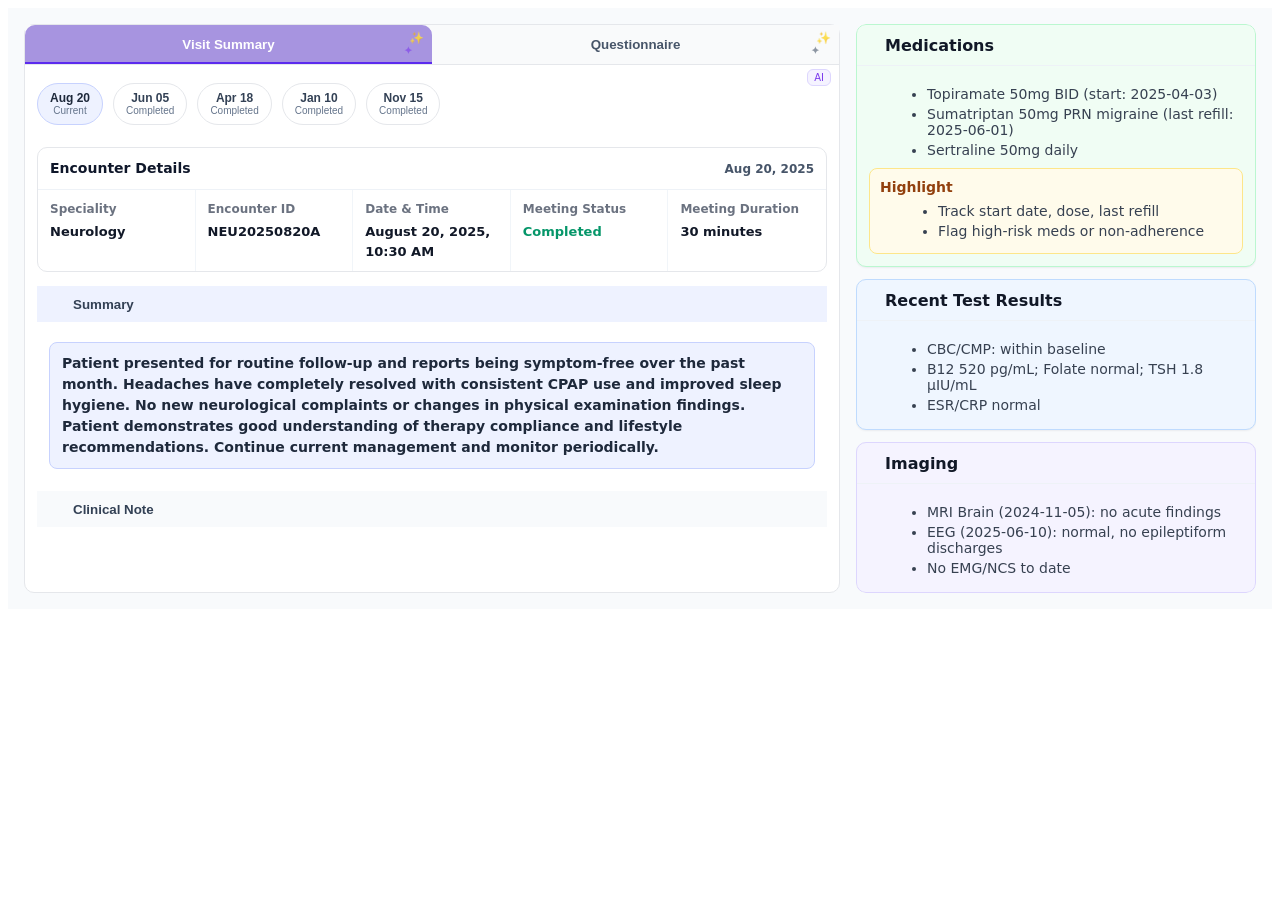
==== index.html @ e3ad0b03 "accordion icon direction fixed" ====
<!DOCTYPE html>
<html lang="en">

<head>
    <meta charset="UTF-8" />
    <meta name="viewport" content="width=device-width, initial-scale=1" />
    <title>Pre-Chart | Visit Workspace</title>
    <link rel="stylesheet" href="./styles.css" />
</head>

<body>
    <div class="avm-prechart-app">
        <main class="two-column-layout" role="main">
            <!-- Left: Main content area with cards -->
            <section class="main-pane" aria-label="Main content">
                <div class="tabs" role="tablist" aria-label="Content tabs">
                    <button class="tab ai is-active" role="tab" aria-selected="true" aria-controls="visit-pane" id="tab-visit" data-tab="visit">
              Visit Summary
            </button>
                    <button class="tab ai" role="tab" aria-selected="false" aria-controls="questionnaire-pane" id="tab-questionnaire" data-tab="questionnaire">
              Questionnaire
            </button>
                </div>

                <div class="side-content">
                    <div class="generated-content" id="generated-content">
                        <section id="visit-pane" class="pane is-active" role="tabpanel" aria-labelledby="tab-visit"></section>
                        <section id="questionnaire-pane" class="pane" role="tabpanel" aria-labelledby="tab-questionnaire">
                            <!-- Questionnaire sub-tabs (horizontal pills) -->
                            <div class="questionnaire-tabs" role="tablist" aria-label="Questionnaire tabs">
                                <button class="questionnaire-tab is-active" role="tab" aria-selected="true" aria-controls="visit-questionnaire-content" id="tab-visit-questionnaire" data-questionnaire-tab="visit-questionnaire">
                    Patient Intake Questionnaire
                  </button>
                                <button class="questionnaire-tab" role="tab" aria-selected="false" aria-controls="patient-questionnaire-content" id="tab-patient-questionnaire" data-questionnaire-tab="patient-questionnaire">
                    Patient Completed Questionnaire
                  </button>
                            </div>

                            <!-- Questionnaire content areas -->
                            <div class="questionnaire-content">
                                <section id="visit-questionnaire-content" class="questionnaire-pane is-active" role="tabpanel" aria-labelledby="tab-visit-questionnaire"></section>
                                <section id="patient-questionnaire-content" class="questionnaire-pane" role="tabpanel" aria-labelledby="tab-patient-questionnaire"></section>
                            </div>
                        </section>
                    </div>
                </div>
            </section>

            <!-- Right: Side pane with tabs + date rail + generated content -->
            <aside class="side-pane" aria-label="Right panel">
                <div id="cards-container" class="cards-grid" aria-live="polite"></div>
            </aside>
        </main>
    </div>

    <script src="https://cdnjs.cloudflare.com/ajax/libs/jspdf/2.5.1/jspdf.umd.min.js"></script>
    <script src="./app.js"></script>
</body>

</html>
---- styles.css ----
/* Base reset */

*,
*::before,
*::after {
    box-sizing: border-box;
}


/* Global application wrapper */

.avm-prechart-app {
    height: 100%;
    font-family: system-ui, -apple-system, Segoe UI, Roboto, Helvetica, Arial, sans-serif;
    color: #0f172a;
    background: #f8fafc;
    margin: 0;
}

.avm-prechart-app .app-header {
    height: 56px;
    display: flex;
    align-items: center;
    padding: 0 16px;
    background: #111827;
    color: #fff;
    border-bottom: 1px solid #0b1220;
}

.avm-prechart-app .brand {
    font-weight: 600;
    letter-spacing: 0.2px;
}

.avm-prechart-app .two-column-layout {
    display: grid;
    grid-template-columns: 1fr 400px;
    gap: 16px;
    padding: 16px;
    max-width: 1700px;
}

.avm-prechart-app .main-pane {
    background: #fff;
    border: 1px solid #e5e7eb;
    border-radius: 10px;
    padding: 0px;
    position: relative;
}

.avm-prechart-app .cards-grid {
    display: grid;
    grid-template-columns: repeat(auto-fill, minmax(320px, 1fr));
    gap: 12px;
}

.avm-prechart-app .card {
    border: 1px solid #e5e7eb;
    border-radius: 10px;
    background: #ffffff;
    box-shadow: 0 1px 2px rgba(16, 24, 40, 0.06);
}

.avm-prechart-app .card header {
    padding: 10px 12px;
    border-bottom: 1px solid #eef2f7;
    font-weight: 600;
    color: #111827;
}

.avm-prechart-app .card .card-body {
    padding: 12px;
    font-size: 14px;
    color: #374151;
}

.avm-prechart-app .kv {
    display: grid;
    grid-template-columns: 140px 1fr;
    gap: 8px 10px;
}

.avm-prechart-app .kv .k {
    color: #6b7280;
}

.avm-prechart-app .kv .v {
    color: #111827;
}

.avm-prechart-app .kv-container {
    margin-top: 12px;
}

.avm-prechart-app .kv-row {
    display: grid;
    grid-template-columns: 200px 1fr;
    gap: 8px 12px;
    padding: 8px 12px;
    border-bottom: 1px solid #f1f5f9;
}

.avm-prechart-app .kv-row:last-child {
    border-bottom: none;
}

.avm-prechart-app .kv-row .k {
    color: #6b7280;
    font-weight: 600;
    font-size: 13px;
}

.avm-prechart-app .kv-row .v {
    color: #111827;
    line-height: 1.4;
}

.avm-prechart-app .bullets {
    margin: 8px 0 0 18px;
}

.avm-prechart-app .bullets li {
    margin: 4px 0;
}

.avm-prechart-app .source {
    margin-top: 10px;
    font-size: 12px;
    color: #475569;
    background: #f1f5f9;
    padding: 6px 8px;
    border-radius: 6px;
    display: inline-block;
}

.avm-prechart-app .highlight {
    margin-top: 10px;
    padding: 10px;
    background: #fffbeb;
    border: 1px solid #fde68a;
    border-radius: 8px;
}

.avm-prechart-app .section-title {
    font-weight: 600;
    margin-bottom: 4px;
    color: #92400e;
}

.avm-prechart-app .side-pane {
    display: flex;
    flex-direction: column;
    background: transparent;
    border: 0px solid #e5e7eb;
    border-radius: 10px;
    overflow: hidden;
}

.avm-prechart-app .tabs {
    display: flex;
    border-bottom: 1px solid #e5e7eb;
    background: #f9fafb;
}

.avm-prechart-app .tab {
    flex: 1 1 0;
    padding: 12px 14px;
    background: transparent;
    border: none;
    cursor: pointer;
    font-weight: 600;
    color: #475569;
}

.avm-prechart-app .tab.is-active {
    color: #0f172a;
    background: #fff;
}


/* AI sparkle treatment */

.avm-prechart-app .tab.ai {
    position: relative;
    overflow: hidden;
}

.avm-prechart-app .tab.ai::after,
.avm-prechart-app .tab.ai::before {
    content: '✨';
    position: absolute;
    top: 6px;
    right: 8px;
    font-size: 12px;
    opacity: 0.85;
    transform-origin: center;
    animation: sparkle-float 3s ease-in-out infinite;
}

.avm-prechart-app .tab.ai::before {
    content: '✦';
    right: 20px;
    top: 50%;
    font-size: 10px;
    opacity: 0.6;
    animation-delay: 1s;
}

.avm-prechart-app .tab.ai.is-active {
    box-shadow: inset 0 -2px 0 0 #5c2bee;
    color: white;
    background-color: #a794e0;
    border-top-left-radius: 10px;
    border-top-right-radius: 10px;
}

.avm-prechart-app .tab.ai.is-active::after,
.avm-prechart-app .tab.ai.is-active::before {
    color: #7c3aed;
}

@keyframes sparkle-float {
    0% {
        transform: translateY(0) rotate(0deg);
        opacity: 0.8;
    }
    50% {
        transform: translateY(-2px) rotate(10deg);
        opacity: 1;
    }
    100% {
        transform: translateY(0) rotate(0deg);
        opacity: 0.8;
    }
}

.avm-prechart-app .tab:focus-visible {
    outline: 2px solid #2563eb;
    outline-offset: -2px;
}

.avm-prechart-app .side-content {
    display: grid;
    grid-template-columns: 1fr;
    min-height: 400px;
}


/* date-rail removed per updated design */

.avm-prechart-app .generated-content {
    padding: 12px;
}


/* Date pills (top of Visit Summary) */

.avm-prechart-app .date-pills {
    display: flex;
    gap: 10px;
    padding: 6px 0 12px;
    flex-wrap: wrap;
}

.avm-prechart-app .date-pill {
    padding: 8px 12px;
    border-radius: 9999px;
    border: 1px solid #e5e7eb;
    background: #ffffff;
    cursor: pointer;
    color: #334155;
    display: inline-flex;
    flex-direction: column;
    align-items: center;
    line-height: 1.1;
}

.avm-prechart-app .date-pill .date-line {
    font-weight: 700;
    font-size: 12px;
}

.avm-prechart-app .date-pill .status-line {
    font-size: 10px;
    color: #64748b;
}

.avm-prechart-app .date-pill.is-active {
    background: #eef2ff;
    border-color: #c7d2fe;
    color: #1e293b;
}

.avm-prechart-app .ai-toolbar {
    display: flex;
    align-items: center;
    justify-content: space-between;
    background: #f8fafc;
    border: 1px solid #e5e7eb;
    border-radius: 8px;
    padding: 8px 10px;
    margin-bottom: 8px;
}

.avm-prechart-app .ai-label {
    font-weight: 600;
    color: #7c3aed;
    display: inline-flex;
    align-items: center;
    gap: 6px;
}

.avm-prechart-app .ai-label::before {
    content: '✨';
}

.avm-prechart-app .sample-switch {
    display: inline-flex;
    gap: 6px;
}

.avm-prechart-app .sample-btn {
    border: 1px solid #e5e7eb;
    background: #fff;
    padding: 6px 10px;
    border-radius: 6px;
    cursor: pointer;
    font-weight: 600;
    color: #334155;
}

.avm-prechart-app .sample-btn.is-active {
    background: #eef2ff;
    color: #1e293b;
    border-color: #c7d2fe;
}

.avm-prechart-app .pane {
    display: none;
}

.avm-prechart-app .pane.is-active {
    display: block;
    position: relative;
}


/* subtle AI glow on active panel */

.avm-prechart-app .pane.is-active::after {
    content: 'AI';
    position: absolute;
    top: -8px;
    right: -4px;
    font-size: 10px;
    color: #7c3aed;
    background: #f5f3ff;
    border: 1px solid #ddd6fe;
    border-radius: 6px;
    padding: 2px 6px;
}


/* Modern Skeleton Loading Design */

.avm-prechart-app .skeleton {
    display: flex;
    flex-direction: column;
    gap: 16px;
    padding: 20px;
    background: linear-gradient(135deg, #f8fafc 0%, #f1f5f9 100%);
    border-radius: 12px;
    border: 1px solid rgba(226, 232, 240, 0.8);
    position: relative;
    overflow: hidden;
}

.avm-prechart-app .skeleton::before {
    content: '';
    position: absolute;
    top: 0;
    left: -100%;
    width: 100%;
    height: 100%;
    background: linear-gradient( 90deg, transparent, rgba(255, 255, 255, 0.4), transparent);
    animation: skeleton-sweep 2s infinite;
}

.avm-prechart-app .skeleton .line {
    height: 16px;
    background: linear-gradient( 90deg, #e2e8f0 0%, #cbd5e1 25%, #e2e8f0 50%, #cbd5e1 75%, #e2e8f0 100%);
    background-size: 200% 100%;
    border-radius: 8px;
    animation: skeleton-pulse 1.5s ease-in-out infinite;
    position: relative;
    overflow: hidden;
}

.avm-prechart-app .skeleton .line::after {
    content: '';
    position: absolute;
    top: 0;
    left: 0;
    width: 100%;
    height: 100%;
    background: linear-gradient( 90deg, transparent, rgba(255, 255, 255, 0.6), transparent);
    animation: skeleton-shimmer 1.5s infinite;
}

.avm-prechart-app .skeleton .line.w-80 {
    width: 80%;
}

.avm-prechart-app .skeleton .line.w-60 {
    width: 60%;
}

.avm-prechart-app .skeleton .line.w-40 {
    width: 40%;
}

.avm-prechart-app .skeleton .line.w-90 {
    width: 90%;
}

.avm-prechart-app .skeleton .line.w-70 {
    width: 70%;
}

.avm-prechart-app .skeleton .line.w-50 {
    width: 50%;
}

.avm-prechart-app .skeleton .line.w-30 {
    width: 30%;
}


/* AI Loading Header */

.avm-prechart-app .ai-loading {
    display: flex;
    align-items: center;
    gap: 12px;
    padding: 16px 20px;
    background: linear-gradient(135deg, #7c3aed 0%, #8b5cf6 100%);
    color: white;
    font-size: 14px;
    font-weight: 600;
    border-radius: 12px;
    margin-bottom: 8px;
    box-shadow: 0 4px 12px rgba(124, 58, 237, 0.15);
    position: relative;
    overflow: hidden;
}

.avm-prechart-app .ai-loading::before {
    content: '';
    position: absolute;
    top: 0;
    left: -100%;
    width: 100%;
    height: 100%;
    background: linear-gradient( 90deg, transparent, rgba(255, 255, 255, 0.2), transparent);
    animation: ai-sweep 2.5s infinite;
}

.avm-prechart-app .ai-loading .dot {
    width: 8px;
    height: 8px;
    border-radius: 50%;
    background: rgba(255, 255, 255, 0.9);
    animation: ai-dots 1.4s infinite ease-in-out;
    box-shadow: 0 0 8px rgba(255, 255, 255, 0.3);
}

.avm-prechart-app .ai-loading .dot:nth-child(2) {
    animation-delay: 0.2s;
}

.avm-prechart-app .ai-loading .dot:nth-child(3) {
    animation-delay: 0.4s;
}

.avm-prechart-app .ai-loading .dot:nth-child(4) {
    animation-delay: 0.6s;
}


/* Enhanced Animations */

@keyframes skeleton-pulse {
    0%,
    100% {
        opacity: 0.6;
        transform: scale(1);
    }
    50% {
        opacity: 0.8;
        transform: scale(1.02);
    }
}

@keyframes skeleton-shimmer {
    0% {
        transform: translateX(-100%);
    }
    100% {
        transform: translateX(100%);
    }
}

@keyframes skeleton-sweep {
    0% {
        left: -100%;
    }
    100% {
        left: 100%;
    }
}

@keyframes ai-dots {
    0%,
    80%,
    100% {
        opacity: 0.3;
        transform: scale(0.8) translateY(0);
    }
    40% {
        opacity: 1;
        transform: scale(1.2) translateY(-2px);
    }
}

@keyframes ai-sweep {
    0% {
        left: -100%;
    }
    100% {
        left: 100%;
    }
}

.avm-prechart-app .prose {
    line-height: 1.5;
    font-size: 14px;
}

.avm-prechart-app .prose h4 {
    margin: 12px 0 6px;
}

.avm-prechart-app .prose ul {
    margin: 6px 0 12px 18px;
}

.avm-prechart-app .prose li {
    margin: 4px 0;
}

.avm-prechart-app .summary-box {
    margin: 10px 0 12px;
    padding: 10px 12px;
    background: #eef2ff;
    border: 1px solid #c7d2fe;
    color: #1e293b;
    border-radius: 8px;
    font-weight: 600;
}


/* Encounter details card */

.avm-prechart-app .encounter-card {
    border: 1px solid #e5e7eb;
    border-radius: 10px;
    background: #ffffff;
    margin: 10px 0 14px;
    position: relative;
}

.avm-prechart-app .encounter-card header {
    display: flex;
    align-items: center;
    justify-content: space-between;
    padding: 10px 12px;
    border-bottom: 1px solid #eef2f7;
    font-weight: 600;
}

.avm-prechart-app .encounter-date-chip {
    font-size: 12px;
    color: #475569;
}

.avm-prechart-app .encounter-grid {
    display: grid;
    grid-template-columns: repeat(5, minmax(120px, 1fr));
}

.avm-prechart-app .encounter-item {
    padding: 10px 12px;
    border-right: 1px solid #f1f5f9;
}

.avm-prechart-app .encounter-item:last-child {
    border-right: none;
}

.avm-prechart-app .encounter-item .label {
    font-size: 12px;
    color: #6b7280;
    font-weight: 700;
}

.avm-prechart-app .encounter-item .value {
    font-size: 13px;
    color: #111827;
    font-weight: 600;
    margin-top: 4px;
}

.avm-prechart-app .encounter-item .value.status {
    color: #059669;
}


/* Encounter details header extras */

.avm-prechart-app .encounter-header-row {
    display: flex;
    align-items: center;
    justify-content: space-between;
    padding: 6px 12px 0 12px;
}

.avm-prechart-app .avatar-badge {
    width: 28px;
    height: 28px;
    border-radius: 9999px;
    background: #e2e8f0;
    color: #334155;
    display: inline-flex;
    align-items: center;
    justify-content: center;
    font-weight: 700;
}

.avm-prechart-app .toggle-notes-div {
    justify-self: center;
}

.avm-prechart-app .btn.toggle-notes {
    margin: 6px 0 8px;
    border: 1px solid #e5e7eb;
    background: #ffffff;
    color: #334155;
    font-weight: 600;
    padding: 6px 10px;
    border-radius: 6px;
    cursor: pointer;
}

.avm-prechart-app .btn.toggle-notes:hover {
    background: #f8fafc;
}

@media (max-width: 1100px) {
    .avm-prechart-app .two-column-layout {
        grid-template-columns: 1fr;
    }
}


/* Questionnaire sub-tabs styling - horizontal pills */

.avm-prechart-app .questionnaire-tabs {
    display: flex;
    gap: 10px;
    padding: 12px 12px 0 12px;
    background: #f9fafb;
    border-bottom: 1px solid #e5e7eb;
}

.avm-prechart-app .questionnaire-tab {
    padding: 8px 12px;
    border-radius: 9999px;
    border: 1px solid #e5e7eb;
    background: #ffffff;
    cursor: pointer;
    color: #334155;
    font-size: 12px;
    font-weight: 600;
}

.avm-prechart-app .questionnaire-tab.is-active {
    background: #eef2ff;
    border-color: #c7d2fe;
    color: #1e293b;
}

.avm-prechart-app .questionnaire-tab:hover {
    background: #f1f5f9;
}

.avm-prechart-app .questionnaire-content {
    flex: 1;
    padding: 16px;
    overflow-y: auto;
}

.avm-prechart-app .questionnaire-pane {
    display: none;
}

.avm-prechart-app .questionnaire-pane.is-active {
    display: block;
}

section#questionnaire-pane.is-active {
    display: block;
}


/* Clinical summary specific styling */

.avm-prechart-app .clinical-summary {
    background: #fff;
    border: 0px solid #e2e8f0;
    border-radius: 8px;
    padding: 16px;
    margin-bottom: 16px;
}

.avm-prechart-app .clinical-summary h3 {
    margin: 0 0 12px 0;
    color: #1e293b;
    font-size: 16px;
    font-weight: 600;
}

.avm-prechart-app .clinical-summary h4 {
    margin: 12px 0 6px 0;
    color: #334155;
    font-size: 14px;
    font-weight: 600;
}

.avm-prechart-app .clinical-summary p {
    margin: 6px 0;
    color: #475569;
    font-size: 14px;
}

.avm-prechart-app .clinical-summary ul {
    margin: 6px 0 12px 18px;
}

.avm-prechart-app .clinical-summary li {
    margin: 4px 0;
    color: #475569;
    font-size: 14px;
}

.avm-prechart-app .clinical-summary table {
    width: 100%;
    border-collapse: collapse;
    margin: 12px 0;
    font-size: 14px;
}

.avm-prechart-app .clinical-summary th,
.avm-prechart-app .clinical-summary td {
    border: 1px solid #e2e8f0;
    padding: 8px 12px;
    text-align: left;
}

.avm-prechart-app .clinical-summary th {
    background: #f1f5f9;
    font-weight: 600;
    color: #334155;
}

.avm-prechart-app .clinical-summary td {
    color: #475569;
}


/* Patient questionnaire specific styling */

.avm-prechart-app .patient-questionnaire {
    background: #f8fafc;
    border: 1px solid #e2e8f0;
    border-radius: 8px;
    padding: 16px;
    margin-bottom: 16px;
}

.avm-prechart-app .patient-questionnaire h3 {
    margin: 0 0 12px 0;
    color: #1e293b;
    font-size: 16px;
    font-weight: 600;
}

.avm-prechart-app .patient-questionnaire h4 {
    margin: 12px 0 6px 0;
    color: #334155;
    font-size: 14px;
    font-weight: 600;
}

.avm-prechart-app .patient-questionnaire p {
    margin: 6px 0;
    color: #475569;
    font-size: 14px;
}

.avm-prechart-app .patient-questionnaire ul {
    margin: 6px 0 12px 18px;
}

.avm-prechart-app .patient-questionnaire li {
    margin: 4px 0;
    color: #475569;
    font-size: 14px;
}

.avm-prechart-app .patient-questionnaire table {
    width: 100%;
    border-collapse: collapse;
    margin: 12px 0;
    font-size: 14px;
}

.avm-prechart-app .patient-questionnaire th,
.avm-prechart-app .patient-questionnaire td {
    border: 1px solid #e2e8f0;
    padding: 8px 12px;
    text-align: left;
}

.avm-prechart-app .patient-questionnaire th {
    background: #f1f5f9;
    font-weight: 600;
    color: #334155;
}

.avm-prechart-app .patient-questionnaire td {
    color: #475569;
}


/* Button styling for show original and download */

.avm-prechart-app .btn.show-original,
.avm-prechart-app .btn.download-original {
    margin: 6px 4px;
    border: 1px solid #e5e7eb;
    background: #ffffff;
    color: #334155;
    font-weight: 600;
    padding: 6px 10px;
    border-radius: 6px;
    cursor: pointer;
    font-size: 13px;
}

.avm-prechart-app .btn.show-original:hover,
.avm-prechart-app .btn.download-original:hover {
    background: #f8fafc;
}

.avm-prechart-app .btn.download-original {
    background: #059669;
    color: white;
    border-color: #059669;
}

.avm-prechart-app .btn.download-original:hover {
    background: #047857;
}

.avm-prechart-app .button-group {
    display: flex;
    gap: 8px;
    margin: 12px 0;
    justify-content: center;
}


/* Full-frame modal overlay inside main pane */

.avm-prechart-app .modal-overlay {
    position: absolute;
    inset: 0;
    background: rgba(15, 23, 42, 0.55);
    display: flex;
    align-items: stretch;
    justify-content: center;
    z-index: 50;
}

.avm-prechart-app .modal-sheet {
    background: #ffffff;
    width: 100%;
    height: 100%;
    overflow: auto;
    position: relative;
    padding: 16px;
}

.avm-prechart-app .modal-close {
    position: absolute;
    top: 10px;
    right: 12px;
    border: 1px solid #e5e7eb;
    background: #ffffff;
    border-radius: 6px;
    padding: 6px 10px;
    cursor: pointer;
    font-weight: 700;
}


/* Accordion icon polish */

.avm-prechart-app .accordion-header {
    width: 100%;
    text-align: left;
    padding: 10px 12px;
    background: #f8fafc;
    border: 0;
    cursor: pointer;
    display: flex;
    gap: 8px;
    align-items: center;
    font-weight: 600;
    color: #334155;
}

.avm-prechart-app .accordion-header.is-open {
    background: #eef2ff;
}

.avm-prechart-app .accordion-header .chevron-icon {
    width: 16px;
    height: 16px;
    transition: transform 0.2s ease;
}

.avm-prechart-app .accordion-header .chevron-icon {
    transform: rotate(180deg);
}

.avm-prechart-app .accordion-header.is-open .chevron-icon {
    transform: none;
}

.avm-prechart-app .accordion-content {
    padding: 10px 12px;
}


/* Questionnaire header actions */

.avm-prechart-app .q-header {
    display: flex;
    align-items: center;
    justify-content: space-between;
    padding-bottom: 8px;
    border-bottom: 1px solid #e5e7eb;
    margin-bottom: 12px;
}

.avm-prechart-app .q-actions {
    display: inline-flex;
    gap: 10px;
}

.avm-prechart-app .q-link {
    display: inline-flex;
    align-items: center;
    gap: 6px;
    border: 1px solid #e5e7eb;
    background: #ffffff;
    color: #334155;
    font-weight: 600;
    padding: 6px 10px;
    border-radius: 6px;
    cursor: pointer;
}

.avm-prechart-app .q-link:hover {
    background: #f8fafc;
}

.avm-prechart-app .icon-16 {
    width: 16px;
    height: 16px;
}


/* Right cards tinted backgrounds */

.avm-prechart-app .card.card-medications {
    background: #f0fdf4;
    border-color: #bbf7d0;
}

.avm-prechart-app .card.card-labs {
    background: #eff6ff;
    border-color: #bfdbfe;
}

.avm-prechart-app .card.card-imaging {
    background: #f5f3ff;
    border-color: #ddd6fe;
}
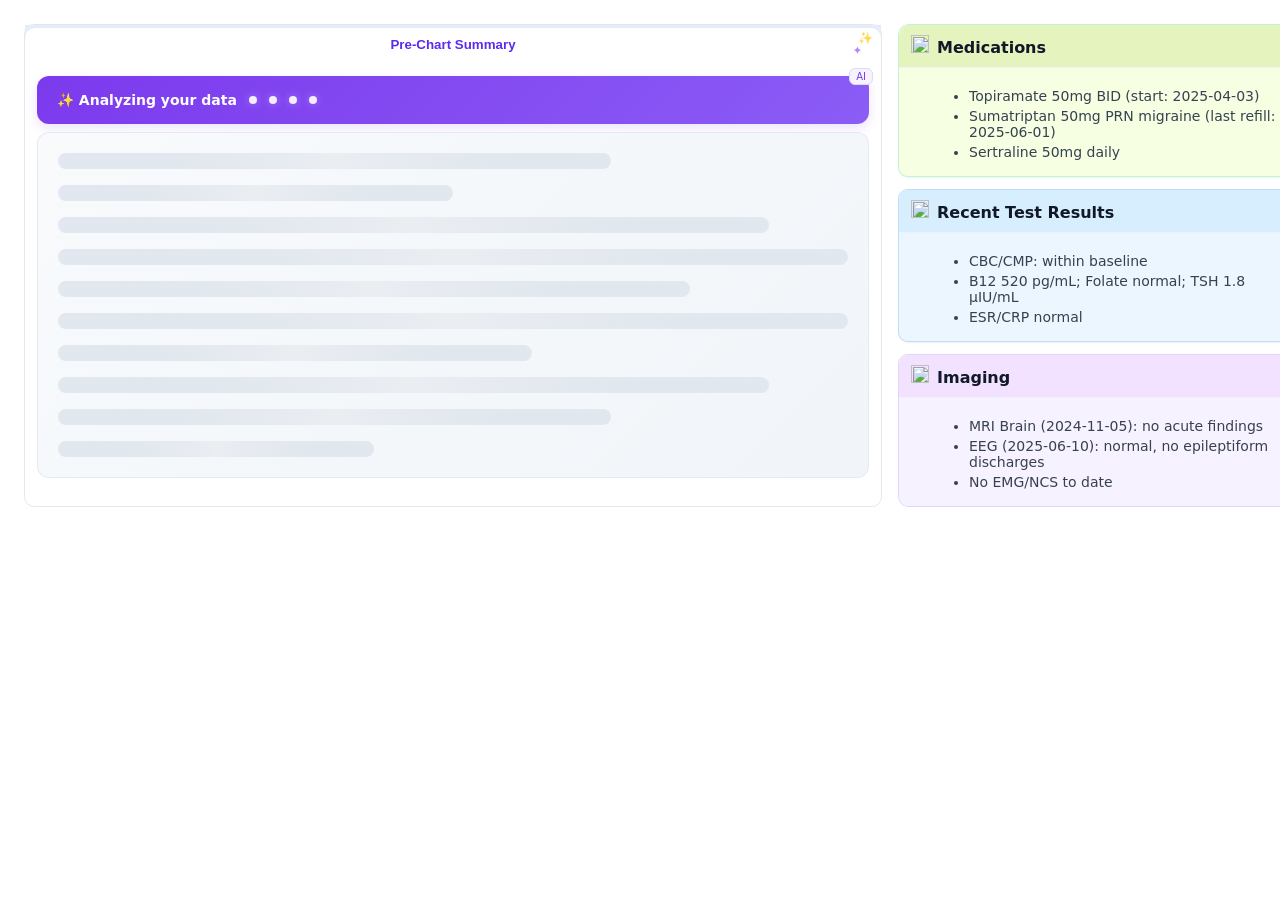
==== commit 30508f1d: "only one tab - encounter and questionnaire summary" ====
--- a/index.html
+++ b/index.html
@@ -15,16 +15,31 @@
             <section class="main-pane" aria-label="Main content">
                 <div class="tabs" role="tablist" aria-label="Content tabs">
                     <button class="tab ai is-active" role="tab" aria-selected="true" aria-controls="visit-pane" id="tab-visit" data-tab="visit">
-              Visit Summary
-            </button>
+              <!-- Visit Summary -->
+              Pre-Chart Summary
+              <!-- </button>
                     <button class="tab ai" role="tab" aria-selected="false" aria-controls="questionnaire-pane" id="tab-questionnaire" data-tab="questionnaire">
-              Questionnaire
+              Questionnaire -->
             </button>
                 </div>
 
                 <div class="side-content">
                     <div class="generated-content" id="generated-content">
-                        <section id="visit-pane" class="pane is-active" role="tabpanel" aria-labelledby="tab-visit"></section>
+                        <section id="visit-pane" class="pane is-active" role="tabpanel" aria-labelledby="tab-summary">
+                            <div class="summary-tabs" role="tablist" aria-label="Summary tabs">
+                                <button class="summary-tab is-active" role="tab" aria-selected="true" aria-controls="encounter-summary-content" id="tab-encounter-summary" data-summary-tab="encounter-summary">
+                    Encounter Summary
+                  </button>
+                                <button class="summary-tab" role="tab" aria-selected="false" aria-controls="questionnaire-summary-content" id="tab-questionnaire-summary" data-summary-tab="questionnaire-summary">
+                    Patient Intake Questionnaire Summary
+                  </button>
+                            </div>
+
+                            <div class="summary-content">
+                                <section id="encounter-summary-content" class="summary-pane is-active" role="tabpanel" aria-labelledby="tab-encounter-summary"></section>
+                                <section id="questionnaire-summary-content" class="summary-pane" role="tabpanel" aria-labelledby="tab-questionnaire-summary"></section>
+                            </div>
+                        </section>
                         <section id="questionnaire-pane" class="pane" role="tabpanel" aria-labelledby="tab-questionnaire">
                             <!-- Questionnaire sub-tabs (horizontal pills) -->
                             <div class="questionnaire-tabs" role="tablist" aria-label="Questionnaire tabs">
--- a/styles.css
+++ b/styles.css
@@ -13,7 +13,7 @@
     height: 100%;
     font-family: system-ui, -apple-system, Segoe UI, Roboto, Helvetica, Arial, sans-serif;
     color: #0f172a;
-    background: #f8fafc;
+    background: #fff;
     margin: 0;
 }
 
@@ -37,7 +37,8 @@
     grid-template-columns: 1fr 400px;
     gap: 16px;
     padding: 16px;
-    max-width: 1700px;
+    max-width: 1800px;
+    justify-self: center;
 }
 
 .avm-prechart-app .main-pane {
@@ -66,6 +67,8 @@
     border-bottom: 1px solid #eef2f7;
     font-weight: 600;
     color: #111827;
+    border-top-right-radius: 10px;
+    border-top-left-radius: 10px;
 }
 
 .avm-prechart-app .card .card-body {
@@ -89,7 +92,7 @@
 }
 
 .avm-prechart-app .kv-container {
-    margin-top: 12px;
+    margin-top: 0px;
 }
 
 .avm-prechart-app .kv-row {
@@ -105,13 +108,13 @@
 }
 
 .avm-prechart-app .kv-row .k {
+    color: #111827;
+    font-weight: 600;
+    font-size: 13px;
+}
+
+.avm-prechart-app .kv-row .v {
     color: #6b7280;
-    font-weight: 600;
-    font-size: 13px;
-}
-
-.avm-prechart-app .kv-row .v {
-    color: #111827;
     line-height: 1.4;
 }
 
@@ -158,14 +161,14 @@
 
 .avm-prechart-app .tabs {
     display: flex;
-    border-bottom: 1px solid #e5e7eb;
-    background: #f9fafb;
+    /* border-bottom: 1px solid #e5e7eb; */
+    background: #e4ecfa;
 }
 
 .avm-prechart-app .tab {
     flex: 1 1 0;
     padding: 12px 14px;
-    background: transparent;
+    background: #e4ecfa;
     border: none;
     cursor: pointer;
     font-weight: 600;
@@ -207,11 +210,13 @@
 }
 
 .avm-prechart-app .tab.ai.is-active {
-    box-shadow: inset 0 -2px 0 0 #5c2bee;
-    color: white;
-    background-color: #a794e0;
+    /* box-shadow: inset 0 -2px 0 0 #5c2bee; */
+    box-shadow: inset 0px 3px 0px 0px #e4ecfa;
+    color: #5c2bee;
+    background-color: #fff;
     border-top-left-radius: 10px;
     border-top-right-radius: 10px;
+    border-bottom: 0;
 }
 
 .avm-prechart-app .tab.ai.is-active::after,
@@ -243,6 +248,7 @@
     display: grid;
     grid-template-columns: 1fr;
     min-height: 400px;
+    min-width: 65vw;
 }
 
 
@@ -256,7 +262,9 @@
 /* Date pills (top of Visit Summary) */
 
 .avm-prechart-app .date-pills {
-    display: flex;
+    /* display: flex; */
+    display: grid;
+    grid-template-columns: repeat(5, auto);
     gap: 10px;
     padding: 6px 0 12px;
     flex-wrap: wrap;
@@ -264,7 +272,7 @@
 
 .avm-prechart-app .date-pill {
     padding: 8px 12px;
-    border-radius: 9999px;
+    border-radius: 8px;
     border: 1px solid #e5e7eb;
     background: #ffffff;
     cursor: pointer;
@@ -273,16 +281,24 @@
     flex-direction: column;
     align-items: center;
     line-height: 1.1;
+    /* width: 174px; */
+    height: 50px;
+    max-width: 300px;
+    place-content: center;
 }
 
 .avm-prechart-app .date-pill .date-line {
-    font-weight: 700;
+    font-weight: 600;
+    font-size: 14px;
+}
+
+.avm-prechart-app .date-pill .status-line {
     font-size: 12px;
-}
-
-.avm-prechart-app .date-pill .status-line {
-    font-size: 10px;
-    color: #64748b;
+    color: #4d5469;
+}
+
+.date-pill.is-active .status-line {
+    color: #642bf3;
 }
 
 .avm-prechart-app .date-pill.is-active {
@@ -452,6 +468,7 @@
     box-shadow: 0 4px 12px rgba(124, 58, 237, 0.15);
     position: relative;
     overflow: hidden;
+    min-width: 65vw;
 }
 
 .avm-prechart-app .ai-loading::before {
@@ -561,46 +578,56 @@
 .avm-prechart-app .summary-box {
     margin: 10px 0 12px;
     padding: 10px 12px;
-    background: #eef2ff;
-    border: 1px solid #c7d2fe;
-    color: #1e293b;
+    background: #fff;
+    border: 0px solid #c7d2fe;
+    color: #4d5469;
     border-radius: 8px;
-    font-weight: 600;
+    /* font-weight: 600; */
 }
 
 
 /* Encounter details card */
 
 .avm-prechart-app .encounter-card {
-    border: 1px solid #e5e7eb;
+    border: 0px solid #e5e7eb;
     border-radius: 10px;
-    background: #ffffff;
+    background: #fff;
     margin: 10px 0 14px;
     position: relative;
 }
 
 .avm-prechart-app .encounter-card header {
-    display: flex;
+    display: inline-flex;
     align-items: center;
     justify-content: space-between;
     padding: 10px 12px;
-    border-bottom: 1px solid #eef2f7;
-    font-weight: 600;
+    border-bottom: 0px solid #eef2f7;
+    font-weight: 600;
+    background: #fff;
+    font-size: 20px;
 }
 
 .avm-prechart-app .encounter-date-chip {
     font-size: 12px;
     color: #475569;
+    border: 1px solid #c3d0da;
+    border-radius: 44px;
+    height: 30px;
+    width: 110px;
+    place-content: center;
+    margin-left: 8px;
 }
 
 .avm-prechart-app .encounter-grid {
     display: grid;
-    grid-template-columns: repeat(5, minmax(120px, 1fr));
+    /* grid-template-columns: repeat(5, minmax(120px, 1fr)); */
+    grid-template-columns: repeat(5, auto);
+    background-color: #f9f9f9;
 }
 
 .avm-prechart-app .encounter-item {
-    padding: 10px 12px;
-    border-right: 1px solid #f1f5f9;
+    padding: 10px 20px;
+    border-right: 0px solid #f1f5f9;
 }
 
 .avm-prechart-app .encounter-item:last-child {
@@ -608,20 +635,96 @@
 }
 
 .avm-prechart-app .encounter-item .label {
-    font-size: 12px;
-    color: #6b7280;
-    font-weight: 700;
+    font-size: 16px;
+    color: #000;
+    font-weight: 600;
 }
 
 .avm-prechart-app .encounter-item .value {
-    font-size: 13px;
-    color: #111827;
-    font-weight: 600;
+    font-size: 14px;
+    color: #4d5469;
+    font-weight: 400;
     margin-top: 4px;
 }
 
 .avm-prechart-app .encounter-item .value.status {
     color: #059669;
+}
+
+
+/* Each encounter card wrapper */
+
+.avm-prechart-app .encounter-card {
+    background: #ffffff;
+    border: 1px solid #e5e7eb;
+    /* subtle gray border */
+    border-radius: 12px;
+    padding: 1rem 1.25rem;
+    margin: 2rem 0;
+    /* vertical spacing between encounters */
+    box-shadow: 0 2px 6px rgba(0, 0, 0, 0.05);
+}
+
+
+/* Encounter header bar */
+
+.avm-prechart-app .encounter-card header {
+    display: flex;
+    justify-content: space-between;
+    align-items: center;
+    font-weight: 600;
+    font-size: 1rem;
+    padding-bottom: 0.5rem;
+    border-bottom: 1px solid #f0f0f0;
+    margin-bottom: 1rem;
+}
+
+
+/* Date chip */
+
+
+/* .avm-prechart-app .encounter-date-chip {
+    display: inline-flex;
+    align-items: center;
+    background: #f3f4f6;
+    color: #374151;
+    font-size: 0.875rem;
+    padding: 0.25rem 0.5rem;
+    border-radius: 9999px;
+} */
+
+
+/* Grid of details inside encounter */
+
+.avm-prechart-app .encounter-grid {
+    display: grid;
+    grid-template-columns: repeat(auto-fill, minmax(180px, 1fr));
+    gap: 0.75rem 1rem;
+    margin-bottom: 1rem;
+}
+
+
+/* Label/value pairs */
+
+.avm-prechart-app .encounter-item .label {
+    font-size: 0.75rem;
+    color: #6b7280;
+    text-transform: uppercase;
+    margin-bottom: 0.25rem;
+}
+
+.avm-prechart-app .encounter-item .value {
+    font-size: 0.9rem;
+    color: #111827;
+}
+
+
+/* Add a faint divider between encounters */
+
+.avm-prechart-app .prose>.encounter-card:not(:last-child) {
+    border-bottom: 2px solid #f9fafb;
+    padding-bottom: 0rem;
+    margin-bottom: 2rem;
 }
 
 
@@ -678,25 +781,26 @@
     display: flex;
     gap: 10px;
     padding: 12px 12px 0 12px;
-    background: #f9fafb;
-    border-bottom: 1px solid #e5e7eb;
+    background: #fff;
+    border-bottom: 0px solid #e5e7eb;
 }
 
 .avm-prechart-app .questionnaire-tab {
     padding: 8px 12px;
-    border-radius: 9999px;
+    border-radius: 8px;
     border: 1px solid #e5e7eb;
-    background: #ffffff;
+    background: #fff;
     cursor: pointer;
     color: #334155;
-    font-size: 12px;
-    font-weight: 600;
+    font-size: 14px;
+    font-weight: 600;
+    height: 40px;
 }
 
 .avm-prechart-app .questionnaire-tab.is-active {
-    background: #eef2ff;
+    background: #f5f0ff;
     border-color: #c7d2fe;
-    color: #1e293b;
+    color: #642bf3;
 }
 
 .avm-prechart-app .questionnaire-tab:hover {
@@ -730,26 +834,28 @@
     border-radius: 8px;
     padding: 16px;
     margin-bottom: 16px;
+    line-height: 20px;
 }
 
 .avm-prechart-app .clinical-summary h3 {
     margin: 0 0 12px 0;
     color: #1e293b;
-    font-size: 16px;
+    font-size: 20px;
     font-weight: 600;
 }
 
 .avm-prechart-app .clinical-summary h4 {
     margin: 12px 0 6px 0;
     color: #334155;
-    font-size: 14px;
-    font-weight: 600;
+    font-size: 16px;
+    font-weight: 600;
+    line-height: 30px;
 }
 
 .avm-prechart-app .clinical-summary p {
     margin: 6px 0;
     color: #475569;
-    font-size: 14px;
+    font-size: 16px;
 }
 
 .avm-prechart-app .clinical-summary ul {
@@ -759,14 +865,14 @@
 .avm-prechart-app .clinical-summary li {
     margin: 4px 0;
     color: #475569;
-    font-size: 14px;
+    font-size: 16px;
 }
 
 .avm-prechart-app .clinical-summary table {
     width: 100%;
     border-collapse: collapse;
     margin: 12px 0;
-    font-size: 14px;
+    font-size: 16px;
 }
 
 .avm-prechart-app .clinical-summary th,
@@ -795,26 +901,27 @@
     border-radius: 8px;
     padding: 16px;
     margin-bottom: 16px;
+    line-height: 24px;
 }
 
 .avm-prechart-app .patient-questionnaire h3 {
     margin: 0 0 12px 0;
     color: #1e293b;
-    font-size: 16px;
+    font-size: 18px;
     font-weight: 600;
 }
 
 .avm-prechart-app .patient-questionnaire h4 {
     margin: 12px 0 6px 0;
     color: #334155;
-    font-size: 14px;
+    font-size: 16px;
     font-weight: 600;
 }
 
 .avm-prechart-app .patient-questionnaire p {
     margin: 6px 0;
     color: #475569;
-    font-size: 14px;
+    font-size: 16px;
 }
 
 .avm-prechart-app .patient-questionnaire ul {
@@ -824,14 +931,14 @@
 .avm-prechart-app .patient-questionnaire li {
     margin: 4px 0;
     color: #475569;
-    font-size: 14px;
+    font-size: 16px;
 }
 
 .avm-prechart-app .patient-questionnaire table {
     width: 100%;
     border-collapse: collapse;
     margin: 12px 0;
-    font-size: 14px;
+    font-size: 16px;
 }
 
 .avm-prechart-app .patient-questionnaire th,
@@ -921,6 +1028,7 @@
     padding: 6px 10px;
     cursor: pointer;
     font-weight: 700;
+    font-size: 20px;
 }
 
 
@@ -930,18 +1038,24 @@
     width: 100%;
     text-align: left;
     padding: 10px 12px;
-    background: #f8fafc;
+    background: #fff;
     border: 0;
     cursor: pointer;
     display: flex;
     gap: 8px;
     align-items: center;
     font-weight: 600;
-    color: #334155;
+    color: #642bf3;
+    margin-left: 10px;
+}
+
+span.accordion-title {
+    font-size: 16px;
+    font-weight: 600;
 }
 
 .avm-prechart-app .accordion-header.is-open {
-    background: #eef2ff;
+    background: #fff;
 }
 
 .avm-prechart-app .accordion-header .chevron-icon {
@@ -960,6 +1074,9 @@
 
 .avm-prechart-app .accordion-content {
     padding: 10px 12px;
+    font-size: 16px;
+    line-height: 25px;
+    color: #4d5469;
 }
 
 
@@ -970,8 +1087,12 @@
     align-items: center;
     justify-content: space-between;
     padding-bottom: 8px;
-    border-bottom: 1px solid #e5e7eb;
+    border-bottom: 0px solid #e5e7eb;
     margin-bottom: 12px;
+}
+
+.avm-prechart-app .q-header h3 {
+    font-size: 20px;
 }
 
 .avm-prechart-app .q-actions {
@@ -983,13 +1104,14 @@
     display: inline-flex;
     align-items: center;
     gap: 6px;
-    border: 1px solid #e5e7eb;
+    border: 0px solid #e5e7eb;
     background: #ffffff;
-    color: #334155;
+    color: #642bf3;
     font-weight: 600;
     padding: 6px 10px;
     border-radius: 6px;
     cursor: pointer;
+    font-size: 14px;
 }
 
 .avm-prechart-app .q-link:hover {
@@ -997,24 +1119,98 @@
 }
 
 .avm-prechart-app .icon-16 {
-    width: 16px;
-    height: 16px;
+    width: 18px;
+    height: 18px;
+    margin-right: 8px;
 }
 
 
 /* Right cards tinted backgrounds */
 
 .avm-prechart-app .card.card-medications {
-    background: #f0fdf4;
+    background: #f7ffe2;
     border-color: #bbf7d0;
 }
 
+.avm-prechart-app .card.card-medications .card-header {
+    background: #e5f3bf;
+}
+
 .avm-prechart-app .card.card-labs {
-    background: #eff6ff;
+    background: #ebf6ff;
     border-color: #bfdbfe;
 }
 
+.avm-prechart-app .card.card-labs .card-header {
+    background: #d7eeff;
+}
+
 .avm-prechart-app .card.card-imaging {
-    background: #f5f3ff;
+    background: #f7f2ff;
     border-color: #ddd6fe;
+}
+
+.avm-prechart-app .card.card-imaging .card-header {
+    background: #f2e2ff;
+}
+
+.summary-card {
+    background: #f9fafb !important;
+    border-left: 4px solid #2563eb !important;
+    padding: 1rem !important;
+    margin-bottom: 1.5rem !important;
+    border-radius: 0.5rem !important;
+}
+
+.summary-card p {
+    margin: 0.25rem 0 !important;
+    font-weight: 500 !important;
+}
+
+.symptoms-table {
+    width: 100% !important;
+    border-collapse: collapse !important;
+    margin: 1rem 0 !important;
+    font-size: 0.9rem !important;
+}
+
+.avm-prechart-app .symptoms-table th {
+    background: #f3f4f6 !important;
+    text-align: left !important;
+    padding: 0.5rem !important;
+    font-weight: 600 !important;
+}
+
+.avm-prechart-app .symptoms-table td {
+    border-top: 1px solid #e5e7eb !important;
+    padding: 0.5rem !important;
+}
+
+.avm-prechart-app .symptoms-table tr:nth-child(even) {
+    background: #fafafa !important;
+}
+
+.avm-prechart-app .section-title {
+    font-size: 1rem !important;
+    font-weight: 600 !important;
+    color: #374151 !important;
+    margin-top: 1.5rem !important;
+    margin-bottom: 0.5rem !important;
+}
+
+.avm-prechart-app .section-list li {
+    margin-bottom: 0.25rem !important;
+}
+
+.avm-prechart-app .section-list li strong {
+    color: #111827 !important;
+}
+
+.avm-prechart-app .details-block {
+    margin-top: 20px;
+}
+
+.avm-prechart-app .details-title {
+    font-weight: bold;
+    cursor: pointer;
 }
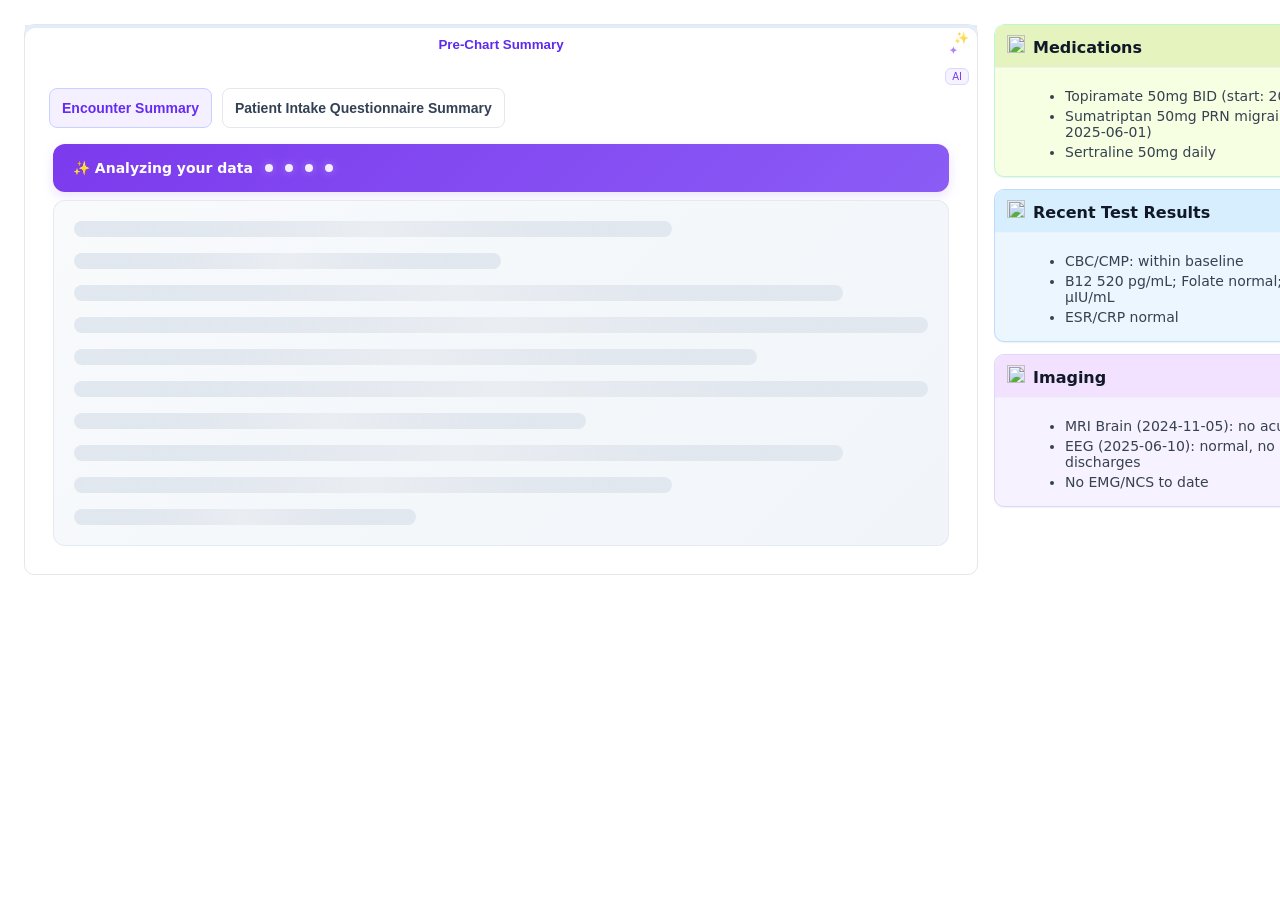
==== commit 2fc82e11: "demo final changes" ====
--- a/index.html
+++ b/index.html
@@ -11,22 +11,19 @@
 <body>
     <div class="avm-prechart-app">
         <main class="two-column-layout" role="main">
-            <!-- Left: Main content area with cards -->
             <section class="main-pane" aria-label="Main content">
-                <div class="tabs" role="tablist" aria-label="Content tabs">
-                    <button class="tab ai is-active" role="tab" aria-selected="true" aria-controls="visit-pane" id="tab-visit" data-tab="visit">
-              <!-- Visit Summary -->
+                <!-- Only ONE main tab -->
+                <div class="tabs" role="tablist">
+                    <button class="tab ai is-active" role="tab" aria-selected="true" aria-controls="summary-pane" id="tab-summary" data-tab="summary">
               Pre-Chart Summary
-              <!-- </button>
-                    <button class="tab ai" role="tab" aria-selected="false" aria-controls="questionnaire-pane" id="tab-questionnaire" data-tab="questionnaire">
-              Questionnaire -->
             </button>
                 </div>
 
                 <div class="side-content">
                     <div class="generated-content" id="generated-content">
-                        <section id="visit-pane" class="pane is-active" role="tabpanel" aria-labelledby="tab-summary">
-                            <div class="summary-tabs" role="tablist" aria-label="Summary tabs">
+                        <section id="summary-pane" class="pane is-active" role="tabpanel" aria-labelledby="tab-summary">
+                            <!-- Sub-tabs -->
+                            <div class="summary-tabs" role="tablist">
                                 <button class="summary-tab is-active" role="tab" aria-selected="true" aria-controls="encounter-summary-content" id="tab-encounter-summary" data-summary-tab="encounter-summary">
                     Encounter Summary
                   </button>
@@ -35,40 +32,23 @@
                   </button>
                             </div>
 
+                            <!-- Sub-tab content -->
                             <div class="summary-content">
-                                <section id="encounter-summary-content" class="summary-pane is-active" role="tabpanel" aria-labelledby="tab-encounter-summary"></section>
-                                <section id="questionnaire-summary-content" class="summary-pane" role="tabpanel" aria-labelledby="tab-questionnaire-summary"></section>
-                            </div>
-                        </section>
-                        <section id="questionnaire-pane" class="pane" role="tabpanel" aria-labelledby="tab-questionnaire">
-                            <!-- Questionnaire sub-tabs (horizontal pills) -->
-                            <div class="questionnaire-tabs" role="tablist" aria-label="Questionnaire tabs">
-                                <button class="questionnaire-tab is-active" role="tab" aria-selected="true" aria-controls="visit-questionnaire-content" id="tab-visit-questionnaire" data-questionnaire-tab="visit-questionnaire">
-                    Patient Intake Questionnaire
-                  </button>
-                                <button class="questionnaire-tab" role="tab" aria-selected="false" aria-controls="patient-questionnaire-content" id="tab-patient-questionnaire" data-questionnaire-tab="patient-questionnaire">
-                    Patient Completed Questionnaire
-                  </button>
-                            </div>
-
-                            <!-- Questionnaire content areas -->
-                            <div class="questionnaire-content">
-                                <section id="visit-questionnaire-content" class="questionnaire-pane is-active" role="tabpanel" aria-labelledby="tab-visit-questionnaire"></section>
-                                <section id="patient-questionnaire-content" class="questionnaire-pane" role="tabpanel" aria-labelledby="tab-patient-questionnaire"></section>
+                                <section id="encounter-summary-content" class="summary-pane is-active"></section>
+                                <section id="questionnaire-summary-content" class="summary-pane"></section>
                             </div>
                         </section>
                     </div>
                 </div>
             </section>
 
-            <!-- Right: Side pane with tabs + date rail + generated content -->
+            <!-- Right side panel (unchanged) -->
             <aside class="side-pane" aria-label="Right panel">
                 <div id="cards-container" class="cards-grid" aria-live="polite"></div>
             </aside>
         </main>
     </div>
 
-    <script src="https://cdnjs.cloudflare.com/ajax/libs/jspdf/2.5.1/jspdf.umd.min.js"></script>
     <script src="./app.js"></script>
 </body>
 
--- a/styles.css
+++ b/styles.css
@@ -248,7 +248,7 @@
     display: grid;
     grid-template-columns: 1fr;
     min-height: 400px;
-    min-width: 65vw;
+    min-width: 70vw;
 }
 
 
@@ -468,7 +468,7 @@
     box-shadow: 0 4px 12px rgba(124, 58, 237, 0.15);
     position: relative;
     overflow: hidden;
-    min-width: 65vw;
+    min-width: 70vw;
 }
 
 .avm-prechart-app .ai-loading::before {
@@ -777,7 +777,8 @@
 
 /* Questionnaire sub-tabs styling - horizontal pills */
 
-.avm-prechart-app .questionnaire-tabs {
+.avm-prechart-app .questionnaire-tabs,
+.avm-prechart-app .summary-tabs {
     display: flex;
     gap: 10px;
     padding: 12px 12px 0 12px;
@@ -785,7 +786,8 @@
     border-bottom: 0px solid #e5e7eb;
 }
 
-.avm-prechart-app .questionnaire-tab {
+.avm-prechart-app .questionnaire-tab,
+.avm-prechart-app .summary-tab {
     padding: 8px 12px;
     border-radius: 8px;
     border: 1px solid #e5e7eb;
@@ -797,31 +799,37 @@
     height: 40px;
 }
 
-.avm-prechart-app .questionnaire-tab.is-active {
+.avm-prechart-app .questionnaire-tab.is-active,
+.avm-prechart-app .summary-tab.is-active {
     background: #f5f0ff;
     border-color: #c7d2fe;
     color: #642bf3;
 }
 
-.avm-prechart-app .questionnaire-tab:hover {
+.avm-prechart-app .questionnaire-tab:hover,
+.avm-prechart-app .summary-tab:hover {
     background: #f1f5f9;
 }
 
-.avm-prechart-app .questionnaire-content {
+.avm-prechart-app .questionnaire-content,
+.avm-prechart-app .summary-content {
     flex: 1;
     padding: 16px;
     overflow-y: auto;
 }
 
-.avm-prechart-app .questionnaire-pane {
+.avm-prechart-app .questionnaire-pane,
+.avm-prechart-app .summary-pane {
     display: none;
 }
 
-.avm-prechart-app .questionnaire-pane.is-active {
+.avm-prechart-app .questionnaire-pane.is-active,
+.avm-prechart-app .summary-pane.is-active {
     display: block;
 }
 
-section#questionnaire-pane.is-active {
+section#questionnaire-pane.is-active,
+section#summary-pane.is-active {
     display: block;
 }
 
@@ -1010,7 +1018,7 @@
 }
 
 .avm-prechart-app .modal-sheet {
-    background: #ffffff;
+    background: #f8fafc;
     width: 100%;
     height: 100%;
     overflow: auto;
@@ -1088,11 +1096,12 @@
     justify-content: space-between;
     padding-bottom: 8px;
     border-bottom: 0px solid #e5e7eb;
-    margin-bottom: 12px;
+    /* margin-bottom: 12px; */
 }
 
 .avm-prechart-app .q-header h3 {
     font-size: 20px;
+    margin-block: 10px 0px;
 }
 
 .avm-prechart-app .q-actions {
@@ -1213,4 +1222,16 @@
 .avm-prechart-app .details-title {
     font-weight: bold;
     cursor: pointer;
+}
+
+.avm-prechart-app .encounter-date-link {
+    display: inline-block;
+    color: #0066cc;
+    font-weight: 600;
+    text-decoration: none;
+    transition: all 0.25s ease;
+}
+
+.avm-prechart-app .encounter-date-link:hover {
+    text-decoration: underline;
 }
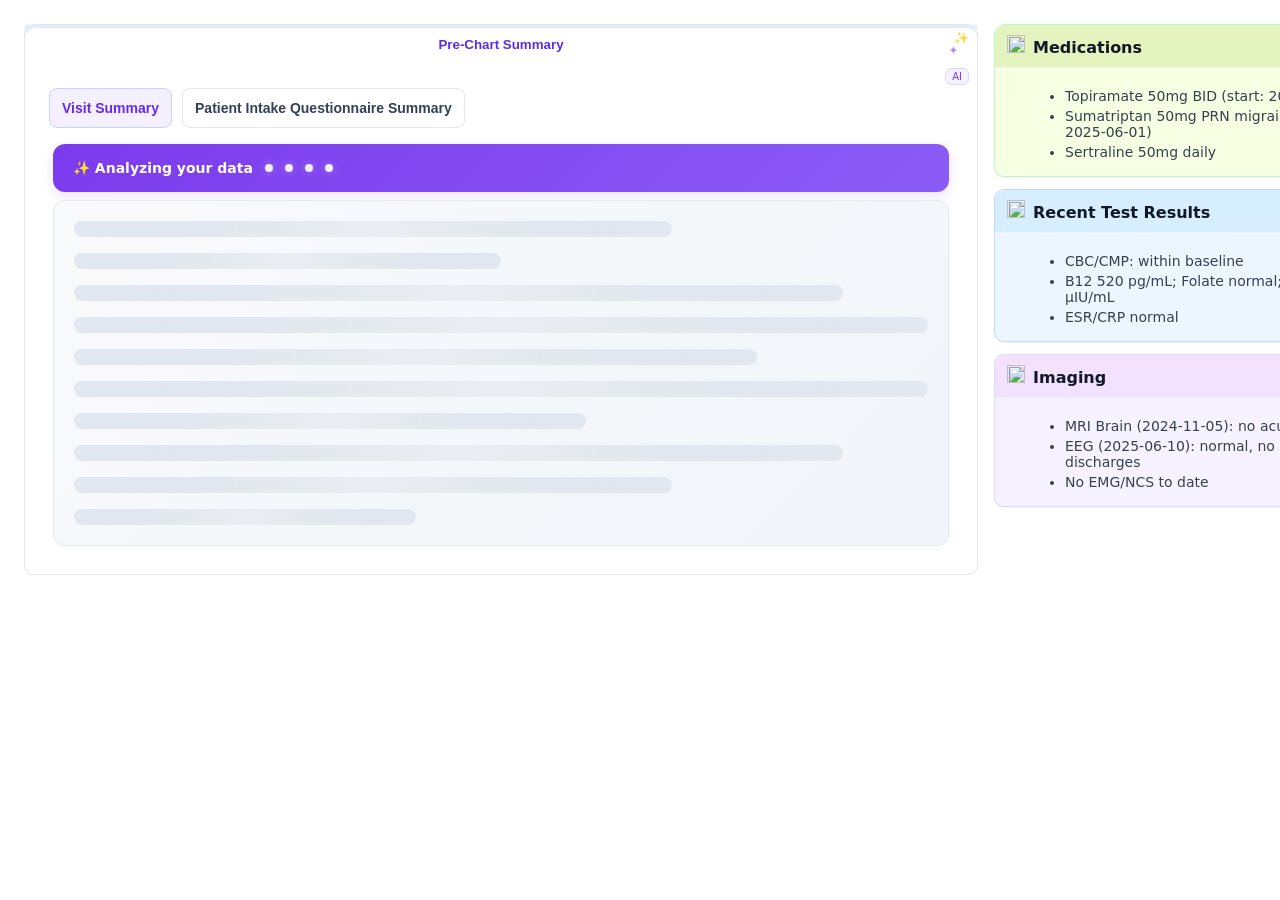
==== commit 0af602e0: "encounter word change" ====
--- a/index.html
+++ b/index.html
@@ -25,7 +25,7 @@
                             <!-- Sub-tabs -->
                             <div class="summary-tabs" role="tablist">
                                 <button class="summary-tab is-active" role="tab" aria-selected="true" aria-controls="encounter-summary-content" id="tab-encounter-summary" data-summary-tab="encounter-summary">
-                    Encounter Summary
+                    Visit Summary
                   </button>
                                 <button class="summary-tab" role="tab" aria-selected="false" aria-controls="questionnaire-summary-content" id="tab-questionnaire-summary" data-summary-tab="questionnaire-summary">
                     Patient Intake Questionnaire Summary
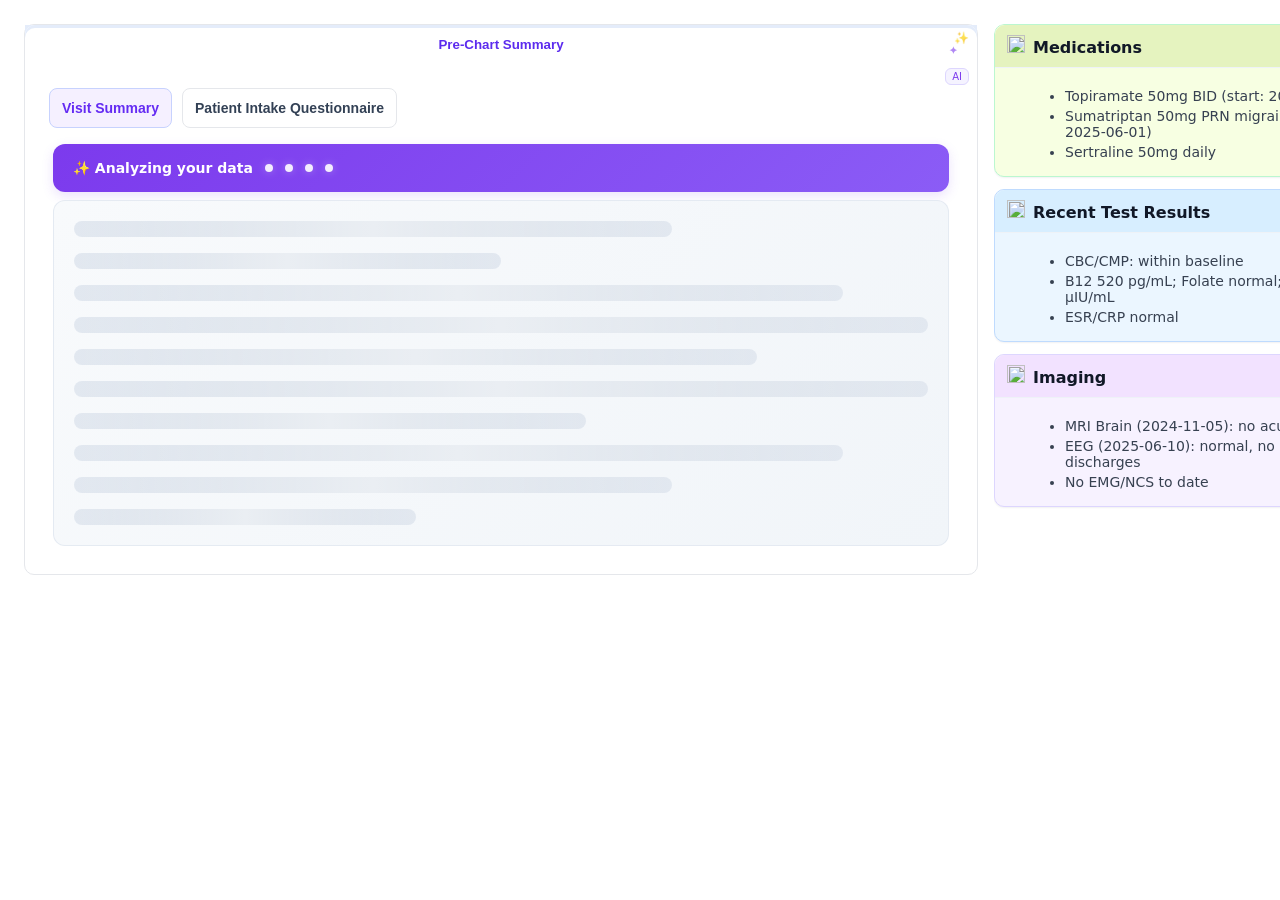
==== commit ff84f319: "encounter word change" ====
--- a/index.html
+++ b/index.html
@@ -28,7 +28,7 @@
                     Visit Summary
                   </button>
                                 <button class="summary-tab" role="tab" aria-selected="false" aria-controls="questionnaire-summary-content" id="tab-questionnaire-summary" data-summary-tab="questionnaire-summary">
-                    Patient Intake Questionnaire Summary
+                    Patient Intake Questionnaire
                   </button>
                             </div>
 
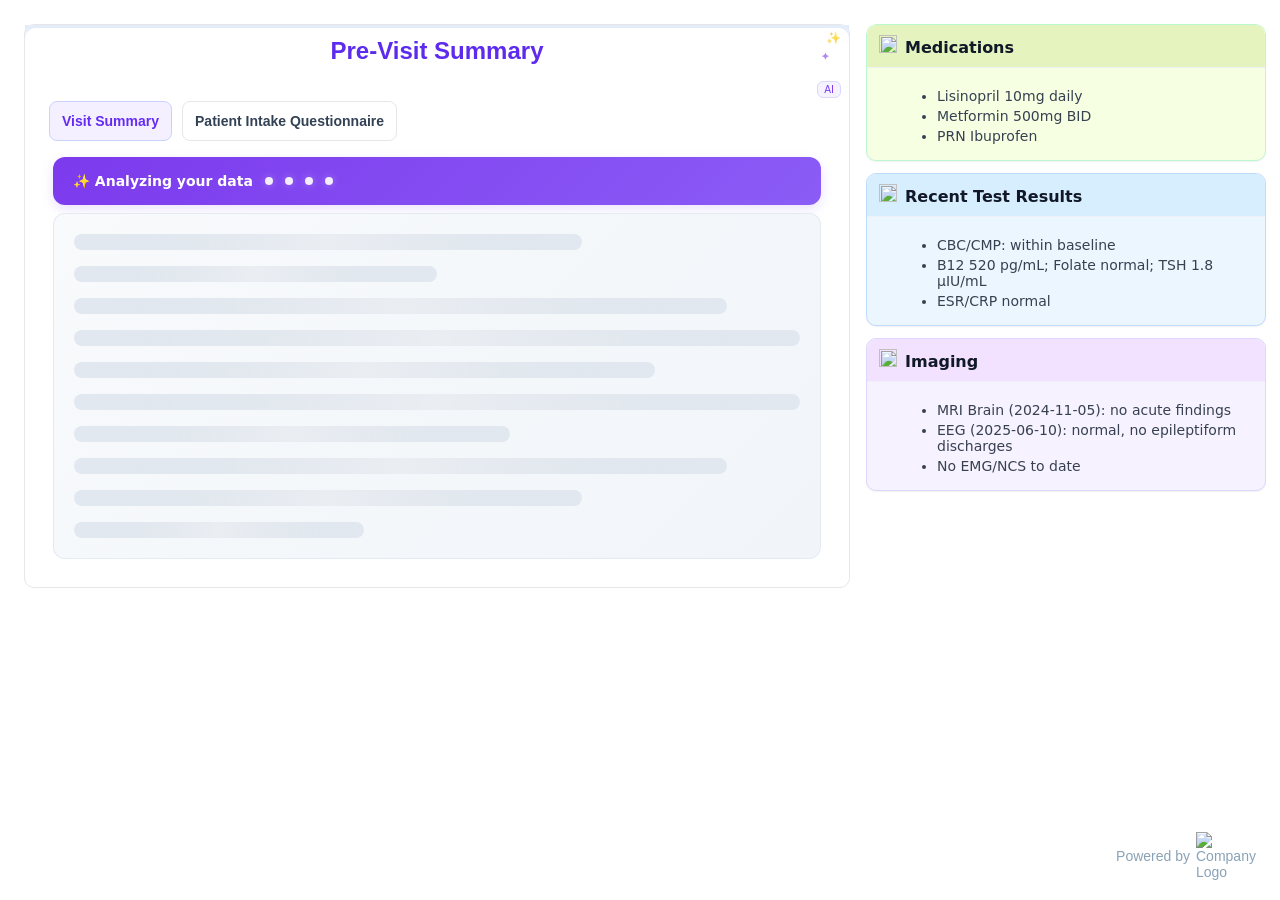
==== commit b5b73e7d: "feedback changes" ====
--- a/index.html
+++ b/index.html
@@ -15,7 +15,7 @@
                 <!-- Only ONE main tab -->
                 <div class="tabs" role="tablist">
                     <button class="tab ai is-active" role="tab" aria-selected="true" aria-controls="summary-pane" id="tab-summary" data-tab="summary">
-              Pre-Chart Summary
+              Pre-Visit Summary
             </button>
                 </div>
 
@@ -45,6 +45,11 @@
             <!-- Right side panel (unchanged) -->
             <aside class="side-pane" aria-label="Right panel">
                 <div id="cards-container" class="cards-grid" aria-live="polite"></div>
+
+                <div class="footer-branding">
+                    <span class="footer-text">Powered by</span>
+                    <img class="footer-logo" alt="Company Logo" src="https://s3.us-west-1.amazonaws.com/static.aiavaamo.com/icons/avaamo_icon.svg" />
+                </div>
             </aside>
         </main>
     </div>
--- a/styles.css
+++ b/styles.css
@@ -100,7 +100,8 @@
     grid-template-columns: 200px 1fr;
     gap: 8px 12px;
     padding: 8px 12px;
-    border-bottom: 1px solid #f1f5f9;
+    border-bottom: 1px solid #dae1e7;
+    /* border-bottom: 1px solid #f1f5f9; */
 }
 
 .avm-prechart-app .kv-row:last-child {
@@ -157,6 +158,33 @@
     border: 0px solid #e5e7eb;
     border-radius: 10px;
     overflow: hidden;
+}
+
+.avm-prechart-app .footer-branding {
+    position: fixed;
+    /* Sticks it to the viewport */
+    bottom: 20px;
+    /* Distance from bottom */
+    right: 20px;
+    /* Distance from right */
+    display: flex;
+    align-items: center;
+    justify-content: flex-end;
+    font-size: 14px;
+    font-family: Inter, sans-serif;
+    color: #89a2b7;
+    z-index: 9999;
+    /* Ensures it stays above other elements */
+}
+
+.avm-prechart-app .footer-text {
+    margin-right: 6px;
+    line-height: 1;
+}
+
+.avm-prechart-app .footer-logo {
+    width: 64px;
+    height: auto;
 }
 
 .avm-prechart-app .tabs {
@@ -212,11 +240,13 @@
 .avm-prechart-app .tab.ai.is-active {
     /* box-shadow: inset 0 -2px 0 0 #5c2bee; */
     box-shadow: inset 0px 3px 0px 0px #e4ecfa;
+    font-size: 24px;
     color: #5c2bee;
     background-color: #fff;
     border-top-left-radius: 10px;
     border-top-right-radius: 10px;
     border-bottom: 0;
+    cursor: default;
 }
 
 .avm-prechart-app .tab.ai.is-active::after,
@@ -248,7 +278,7 @@
     display: grid;
     grid-template-columns: 1fr;
     min-height: 400px;
-    min-width: 70vw;
+    min-width: 60vw;
 }
 
 
@@ -468,7 +498,7 @@
     box-shadow: 0 4px 12px rgba(124, 58, 237, 0.15);
     position: relative;
     overflow: hidden;
-    min-width: 70vw;
+    min-width: 60vw;
 }
 
 .avm-prechart-app .ai-loading::before {
@@ -627,7 +657,12 @@
 
 .avm-prechart-app .encounter-item {
     padding: 10px 20px;
-    border-right: 0px solid #f1f5f9;
+    font-size: 18px;
+    line-height: 28px;
+    background: #f5f8ff;
+    border: 1px solid var(--Borders, #cad8ef);
+    border-radius: 10px;
+    margin-top: 12px;
 }
 
 .avm-prechart-app .encounter-item:last-child {
@@ -768,6 +803,13 @@
     background: #f8fafc;
 }
 
+@container (max-height: 1100px) {
+    .avm-prechart-app .modal-sheet,
+    .avm-prechart-app .side-content {
+        height: 110px;
+    }
+}
+
 @media (max-width: 1100px) {
     .avm-prechart-app .two-column-layout {
         grid-template-columns: 1fr;
@@ -842,7 +884,7 @@
     border-radius: 8px;
     padding: 16px;
     margin-bottom: 16px;
-    line-height: 20px;
+    line-height: 22px;
 }
 
 .avm-prechart-app .clinical-summary h3 {
@@ -867,7 +909,7 @@
 }
 
 .avm-prechart-app .clinical-summary ul {
-    margin: 6px 0 12px 18px;
+    margin: 6px 0 12px -8px;
 }
 
 .avm-prechart-app .clinical-summary li {
@@ -905,7 +947,7 @@
 
 .avm-prechart-app .patient-questionnaire {
     background: #f8fafc;
-    border: 1px solid #e2e8f0;
+    border: 0px solid #e2e8f0;
     border-radius: 8px;
     padding: 16px;
     margin-bottom: 16px;
@@ -933,7 +975,7 @@
 }
 
 .avm-prechart-app .patient-questionnaire ul {
-    margin: 6px 0 12px 18px;
+    margin: 6px 0 12px -8px;
 }
 
 .avm-prechart-app .patient-questionnaire li {
@@ -1030,13 +1072,17 @@
     position: absolute;
     top: 10px;
     right: 12px;
-    border: 1px solid #e5e7eb;
-    background: #ffffff;
+    border: 0px solid #e5e7eb;
+    background: transparent;
     border-radius: 6px;
     padding: 6px 10px;
     cursor: pointer;
-    font-weight: 700;
-    font-size: 20px;
+    font-weight: 400;
+    font-size: 40px;
+}
+
+.avm-prechart-app .modal-close:hover {
+    font-weight: 600;
 }
 
 
@@ -1163,7 +1209,7 @@
     background: #f2e2ff;
 }
 
-.summary-card {
+.avm-prechart-app .summary-card {
     background: #f9fafb !important;
     border-left: 4px solid #2563eb !important;
     padding: 1rem !important;
@@ -1171,12 +1217,12 @@
     border-radius: 0.5rem !important;
 }
 
-.summary-card p {
+.avm-prechart-app .summary-card p {
     margin: 0.25rem 0 !important;
     font-weight: 500 !important;
 }
 
-.symptoms-table {
+.avm-prechart-app .symptoms-table {
     width: 100% !important;
     border-collapse: collapse !important;
     margin: 1rem 0 !important;
@@ -1187,16 +1233,28 @@
     background: #f3f4f6 !important;
     text-align: left !important;
     padding: 0.5rem !important;
+    padding-left: 1rem !important;
     font-weight: 600 !important;
 }
 
 .avm-prechart-app .symptoms-table td {
     border-top: 1px solid #e5e7eb !important;
     padding: 0.5rem !important;
+    padding-left: 1rem !important;
 }
 
 .avm-prechart-app .symptoms-table tr:nth-child(even) {
     background: #fafafa !important;
+}
+
+.avm-prechart-app .symptoms-table .two-col {
+    display: flex;
+    gap: 2rem;
+    /* space between the columns */
+}
+
+.avm-prechart-app .symptoms-table .two-col .col {
+    flex: 1;
 }
 
 .avm-prechart-app .section-title {
@@ -1215,6 +1273,41 @@
     color: #111827 !important;
 }
 
+.avm-prechart-app .section-text.collapsed {
+    max-height: 3.5em;
+    /* ~2 lines */
+    overflow: hidden;
+}
+
+.avm-prechart-app .section-text.expanded {
+    max-height: none;
+}
+
+.avm-prechart-app .toggle-link {
+    display: inline-flex;
+    flex-direction: row-reverse;
+    align-items: center;
+    color: #5f44d8;
+    font-size: 16px;
+    font-weight: 600;
+    margin-top: 0.3rem;
+    cursor: pointer;
+    text-decoration: none;
+    gap: 8px;
+    padding-top: 10px;
+}
+
+.avm-prechart-app .toggle-link .toggle-icon {
+    width: 16px;
+    height: 16px;
+    transition: transform 0.2s ease;
+    margin-left: 4px;
+}
+
+.avm-prechart-app .toggle-link:not(.expanded) .toggle-icon {
+    transform: rotate(180deg);
+}
+
 .avm-prechart-app .details-block {
     margin-top: 20px;
 }
@@ -1226,12 +1319,12 @@
 
 .avm-prechart-app .encounter-date-link {
     display: inline-block;
-    color: #0066cc;
-    font-weight: 600;
-    text-decoration: none;
+    color: #642bf3;
+    font-weight: 600;
     transition: all 0.25s ease;
 }
 
 .avm-prechart-app .encounter-date-link:hover {
     text-decoration: underline;
+    font-weight: 700;
 }
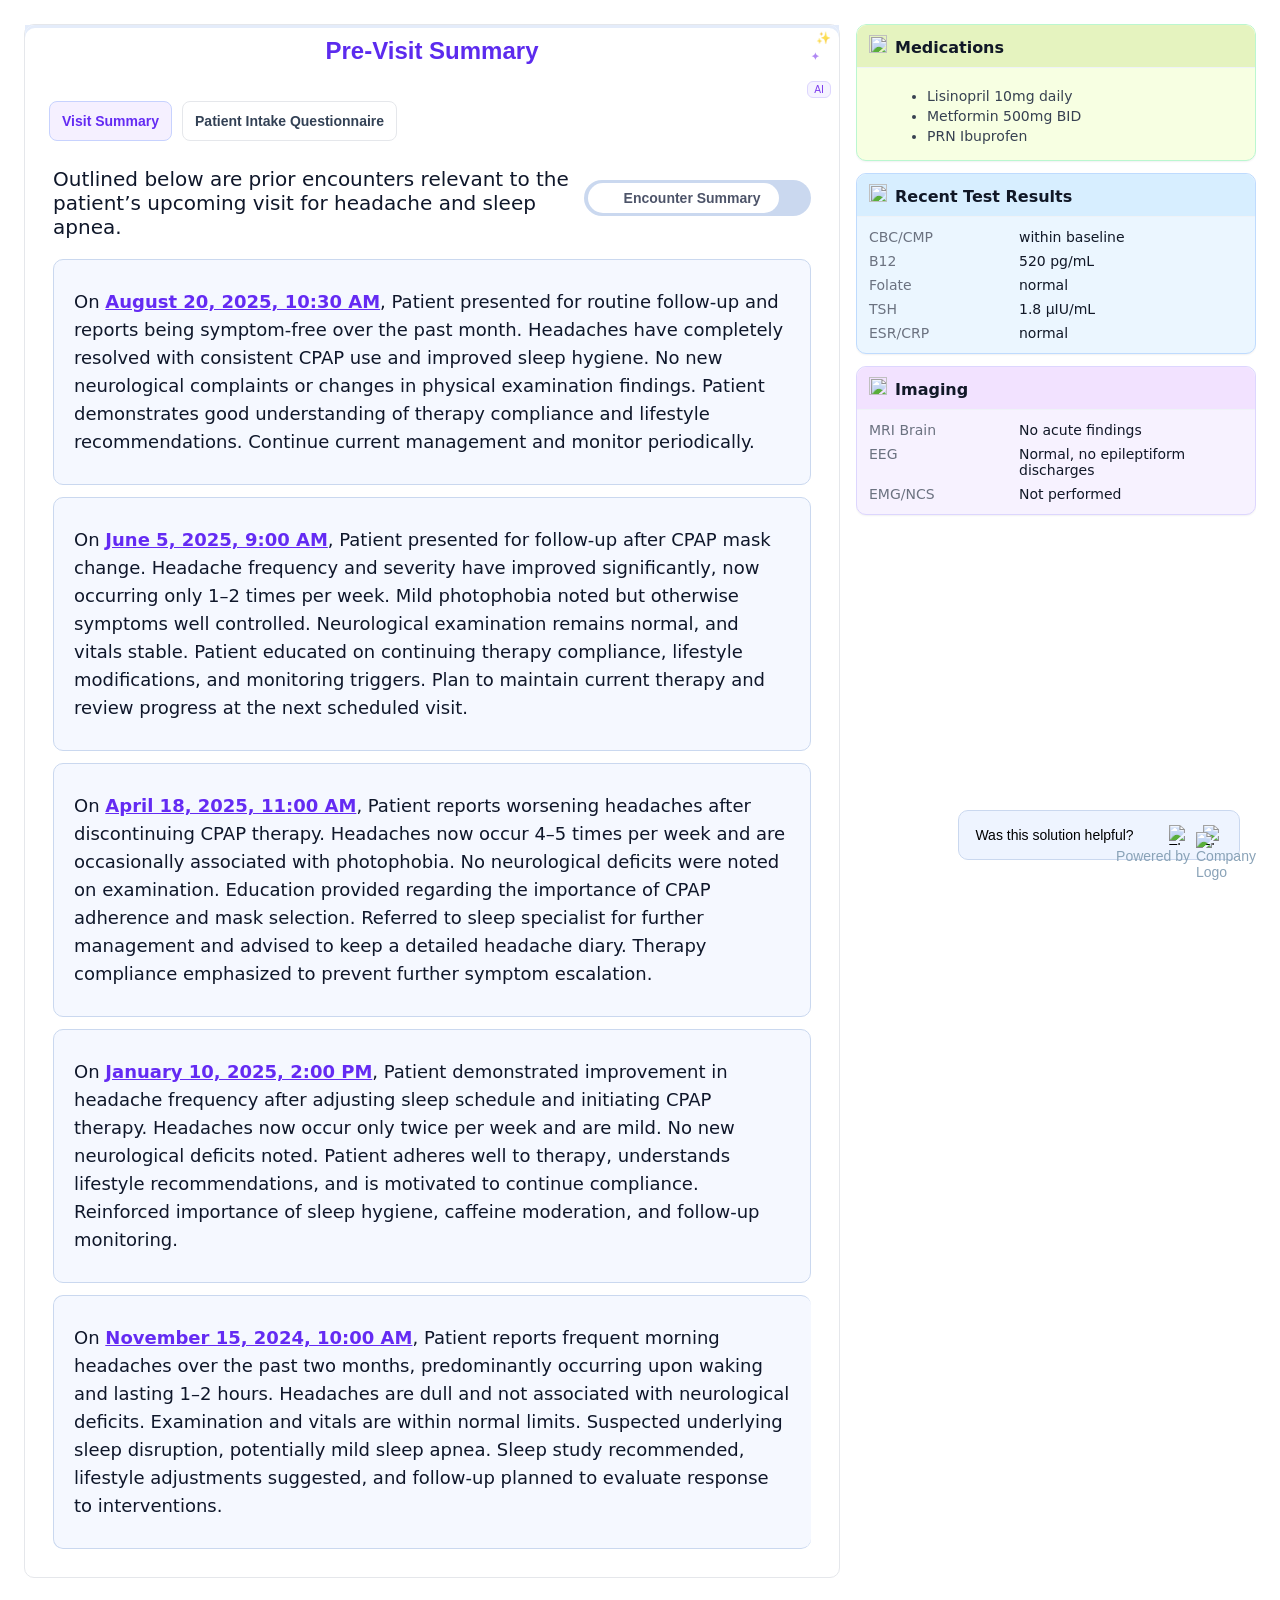
==== commit a5ae966a: "problem view added" ====
--- a/index.html
+++ b/index.html
@@ -46,6 +46,54 @@
             <aside class="side-pane" aria-label="Right panel">
                 <div id="cards-container" class="cards-grid" aria-live="polite"></div>
 
+                <div class="feedback-container">
+                    <div class="feedback-group">
+                        <div class="feedback-question">Was this solution helpful?</div>
+                        <div class="feedback-actions">
+                            <img id="thumbsUpBtn" class="feedback-icon" alt="Thumbs up" src="https://s3.us-west-1.amazonaws.com/static.aiavaamo.com/icons/uil_thumbs-up.svg" />
+                            <img id="thumbsDownBtn" class="feedback-icon" alt="Thumbs down" src="https://s3.us-west-1.amazonaws.com/static.aiavaamo.com/icons/uil_thumbs-down.svg" />
+                        </div>
+                    </div>
+
+                    <!-- Positive feedback card -->
+                    <div id="positiveFeedback" class="feedback-card hidden">
+                        <div class="feedback-wrapper">
+                            <div class="feedback-group-content">
+                                <div class="feedback-message">
+                                    Great! Anything we can do to make it even better?
+                                </div>
+                                <div class="feedback-comments">
+                                    <div class="feedback-label">Comments</div>
+                                    <textarea id="positiveComments" name="positiveComments" class="feedback-input"></textarea>
+                                </div>
+                            </div>
+                        </div>
+                        <div class="feedback-actions-row">
+                            <button class="feedback-btn dismiss">Dismiss</button>
+                            <button class="feedback-btn submit">Submit</button>
+                        </div>
+                    </div>
+
+                    <!-- Negative feedback card -->
+                    <div id="negativeFeedback" class="feedback-card hidden">
+                        <div class="feedback-wrapper">
+                            <div class="feedback-group-content">
+                                <div class="feedback-message">
+                                    Sorry it wasn’t helpful. Tell us what didn’t work?
+                                </div>
+                                <div class="feedback-comments">
+                                    <div class="feedback-label">Comments</div>
+                                    <textarea id="negativeComments" name="negativeComments" class="feedback-input"></textarea>
+                                </div>
+                            </div>
+                        </div>
+                        <div class="feedback-actions-row">
+                            <button class="feedback-btn dismiss">Dismiss</button>
+                            <button class="feedback-btn submit">Submit</button>
+                        </div>
+                    </div>
+                </div>
+
                 <div class="footer-branding">
                     <span class="footer-text">Powered by</span>
                     <img class="footer-logo" alt="Company Logo" src="https://s3.us-west-1.amazonaws.com/static.aiavaamo.com/icons/avaamo_icon.svg" />
--- a/styles.css
+++ b/styles.css
@@ -784,6 +784,88 @@
     font-weight: 700;
 }
 
+.avm-prechart-app .toggle-container {
+    width: 30%;
+    position: relative;
+    display: flex;
+    flex-direction: row;
+    align-items: center;
+    justify-content: center;
+    text-align: left;
+    font-size: 14px;
+    color: #4d5469;
+    font-family: Inter, sans-serif;
+}
+
+.avm-prechart-app .toggle-wrapper {
+    width: 239px;
+    border-radius: 60px;
+    background-color: #cad8ef;
+    height: 36px;
+    display: flex;
+    flex-direction: column;
+    align-items: flex-start;
+    justify-content: flex-start;
+    padding: 3px 4px;
+    box-sizing: border-box;
+}
+
+.avm-prechart-app .toggle-group {
+    width: 204px;
+    display: flex;
+    flex-direction: row;
+    align-items: center;
+    justify-content: flex-start;
+    /* gap: 15px; */
+}
+
+.avm-prechart-app .toggle-option {
+    width: 195px;
+    border-radius: 60px;
+    background-color: #fff;
+    height: 30px;
+    display: flex;
+    flex-direction: row;
+    align-items: center;
+    justify-content: flex-start;
+    padding: 0px 9px;
+    box-sizing: border-box;
+    gap: 7px;
+}
+
+.avm-prechart-app .toggle-icon {
+    width: 20px;
+    position: relative;
+    max-height: 100%;
+}
+
+.avm-prechart-app .toggle-label {
+    width: 146px;
+    position: relative;
+    font-weight: 600;
+    display: flex;
+    align-items: center;
+    height: 29px;
+    flex-shrink: 0;
+}
+
+.avm-prechart-app .toggle-option.active {
+    background-color: #fff;
+    font-weight: 600;
+}
+
+.avm-prechart-app .toggle-option:not(.active) {
+    background-color: transparent;
+    font-weight: 400;
+    opacity: 0.6;
+    cursor: pointer;
+    transition: opacity 0.2s ease;
+}
+
+.avm-prechart-app .toggle-option:not(.active):hover {
+    opacity: 0.8;
+}
+
 .avm-prechart-app .toggle-notes-div {
     justify-self: center;
 }
@@ -1147,6 +1229,7 @@
 
 .avm-prechart-app .q-header h3 {
     font-size: 20px;
+    font-weight: 400;
     margin-block: 10px 0px;
 }
 
@@ -1327,4 +1410,278 @@
 .avm-prechart-app .encounter-date-link:hover {
     text-decoration: underline;
     font-weight: 700;
+}
+
+
+/* Feedback Element */
+
+.avm-prechart-app .feedback-container {
+    width: 22%;
+    position: fixed;
+    bottom: 40px;
+    right: 40px;
+    /* ensure it's aligned to bottom-right */
+    border-radius: 10px;
+    background-color: #eef4ff;
+    border: 1px solid #cad8ef;
+    box-sizing: border-box;
+    min-height: 50px;
+    display: flex;
+    flex-direction: column;
+    align-items: flex-start;
+    justify-content: center;
+    /* better vertical alignment */
+    padding: 12px 16px;
+    text-align: left;
+    font-size: 14px;
+    color: #000;
+    font-family: Inter, sans-serif;
+}
+
+.avm-prechart-app .feedback-group {
+    display: flex;
+    flex-direction: row;
+    align-items: center;
+    justify-content: space-between;
+    /* spacing out text and icons */
+    width: 100%;
+    gap: 12px;
+}
+
+.avm-prechart-app .feedback-question {
+    flex: 1;
+    line-height: 22px;
+    font-weight: 500;
+    display: flex;
+    align-items: center;
+}
+
+.avm-prechart-app .feedback-actions {
+    display: flex;
+    flex-direction: row;
+    align-items: center;
+    gap: 14px;
+}
+
+.avm-prechart-app .feedback-icon {
+    width: 20px;
+    height: 20px;
+    cursor: pointer;
+    transition: transform 0.2s ease, opacity 0.2s ease;
+}
+
+.avm-prechart-app .feedback-icon:hover {
+    transform: scale(1.2);
+    opacity: 0.8;
+}
+
+.feedback-card {
+    width: 334px;
+    display: flex;
+    flex-direction: column;
+    align-items: flex-start;
+    justify-content: flex-start;
+    gap: 18px;
+}
+
+.feedback-group-content {
+    width: 333px;
+    display: flex;
+    flex-direction: column;
+    align-items: flex-start;
+    justify-content: flex-start;
+    gap: 10px;
+}
+
+.feedback-message {
+    width: 333px;
+    position: relative;
+    line-height: 22px;
+    display: flex;
+    align-items: center;
+    height: 33px;
+    flex-shrink: 0;
+}
+
+.feedback-label {
+    display: flex;
+    flex-direction: column;
+    align-items: flex-start;
+    justify-content: flex-start;
+    gap: 6px;
+    color: #1e1c1c;
+}
+
+.feedback-comments {
+    width: 333px;
+    position: relative;
+    display: flex;
+    flex-direction: column;
+    align-items: flex-start;
+    justify-content: flex-start;
+    gap: 6px;
+    color: #1e1c1c;
+}
+
+.feedback-input {
+    width: 333px;
+    position: relative;
+    border-radius: 10px;
+    background-color: #fff;
+    height: 64px;
+    border: 1px solid #cad8ef;
+    padding: 8px;
+    resize: vertical;
+}
+
+.feedback-actions-row {
+    display: flex;
+    flex-direction: row;
+    align-items: flex-start;
+    justify-content: flex-start;
+    gap: 10px;
+    color: #642bf3;
+    align-self: self-end;
+}
+
+.feedback-btn {
+    cursor: pointer;
+    border-radius: 6px;
+    display: flex;
+    flex-direction: row;
+    align-items: center;
+    justify-content: center;
+    padding: 5px 10px;
+}
+
+.feedback-btn.dismiss {
+    background-color: #eae2ff;
+    color: #642bf3;
+    border: 0px;
+    position: relative;
+    font-weight: 600;
+}
+
+.feedback-btn.submit {
+    background-color: #642bf3;
+    border: 1px solid #642bf3;
+    color: #eef4ff;
+}
+
+
+/*  */
+
+.avm-prechart-app .problem-card {
+    border: 1px solid #cad8ef;
+    border-radius: 12px;
+    padding: 20px 20px 16px 20px;
+    margin: 16px 0 20px;
+    background: #ffffff;
+    box-shadow: none;
+    font-family: system-ui, sans-serif;
+}
+
+.avm-prechart-app .problem-header {
+    display: flex;
+    justify-content: space-between;
+    align-items: center;
+    margin-bottom: 8px;
+}
+
+.avm-prechart-app .problem-header h3 {
+    margin: 0;
+    font-size: 20px;
+    font-weight: 700;
+    color: #111827;
+}
+
+.avm-prechart-app .copy-btn {
+    font-size: 0.85rem;
+    padding: 6px 8px;
+    margin-left: 6px;
+    background: #f3f4f6;
+    color: #334155;
+    border: 1px solid #e5e7eb;
+    border-radius: 8px;
+    cursor: pointer;
+}
+
+.avm-prechart-app .toggle-btn,
+.avm-prechart-app .toggle-view-btn {
+    font-size: 14px;
+    font-weight: 600;
+    padding: 8px 12px;
+    margin: 10px 0 8px 0;
+    background: #fff;
+    color: #642bf3;
+    border: 2px solid #642bf3;
+    border-radius: 8px;
+    cursor: pointer;
+}
+
+.avm-prechart-app .copy-btn:hover {
+    background: #e5e7eb;
+}
+
+.avm-prechart-app .toggle-btn:hover {
+    background: #f5f0ff;
+}
+
+.avm-prechart-app .problem-summary p {
+    margin: 4px 0;
+}
+
+.avm-prechart-app .problem-causes {
+    background: #eaf2ff;
+    border-radius: 10px;
+    padding: 12px 14px;
+    margin: 8px 0 14px;
+}
+
+.avm-prechart-app .problem-causes h4 {
+    margin: 0 0 6px 0;
+    font-size: 14px;
+    font-weight: 700;
+    color: #111827;
+}
+
+.avm-prechart-app .problem-details.hidden {
+    display: none;
+}
+
+.avm-prechart-app .timeline {
+    list-style: none;
+    padding-left: 0;
+    border-left: 2px solid #e5e7eb;
+    margin: 8px 0 12px 0;
+}
+
+.avm-prechart-app .timeline-item {
+    padding-left: 12px;
+    margin: 6px 0;
+    position: relative;
+}
+
+.avm-prechart-app .timeline-item::before {
+    content: '●';
+    position: absolute;
+    left: -10px;
+    color: #7c3aed;
+}
+
+.avm-prechart-app .timeline-date {
+    display: inline-block;
+    font-size: 0.85rem;
+    font-weight: 600;
+    background: #f5f8ff;
+    border: 1px solid #cad8ef;
+    border-radius: 9999px;
+    padding: 6px 12px;
+    margin-bottom: 6px;
+    cursor: pointer;
+    text-decoration: none;
+}
+
+.avm-prechart-app .hidden {
+    display: none;
 }
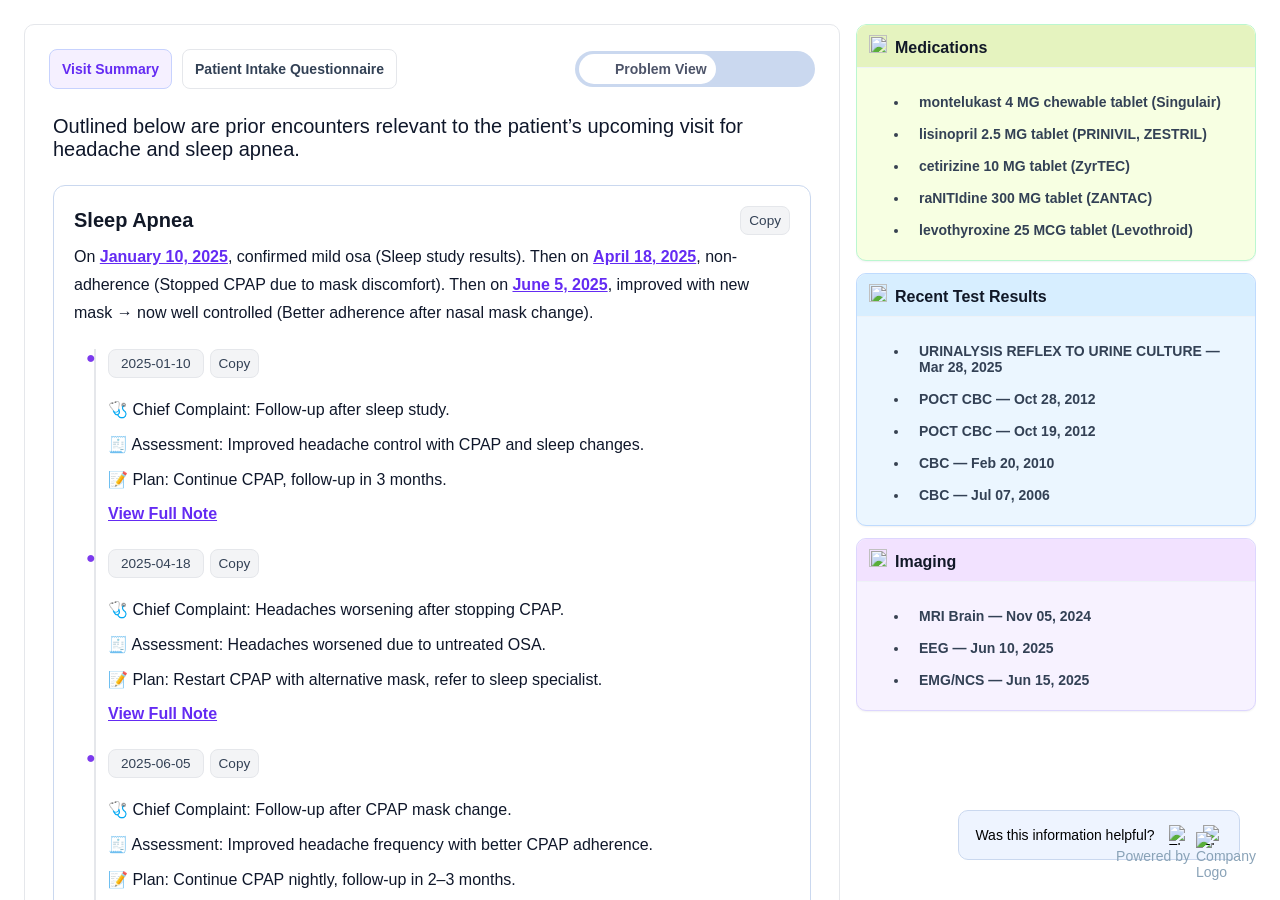
==== commit 7543ea38: "sept 12 demo final changes" ====
--- a/index.html
+++ b/index.html
@@ -48,7 +48,7 @@
 
                 <div class="feedback-container">
                     <div class="feedback-group">
-                        <div class="feedback-question">Was this solution helpful?</div>
+                        <div class="feedback-question">Was this information helpful?</div>
                         <div class="feedback-actions">
                             <img id="thumbsUpBtn" class="feedback-icon" alt="Thumbs up" src="https://s3.us-west-1.amazonaws.com/static.aiavaamo.com/icons/uil_thumbs-up.svg" />
                             <img id="thumbsDownBtn" class="feedback-icon" alt="Thumbs down" src="https://s3.us-west-1.amazonaws.com/static.aiavaamo.com/icons/uil_thumbs-down.svg" />
--- a/styles.css
+++ b/styles.css
@@ -11,7 +11,8 @@
 
 .avm-prechart-app {
     height: 100%;
-    font-family: system-ui, -apple-system, Segoe UI, Roboto, Helvetica, Arial, sans-serif;
+    /* font-family: system-ui, -apple-system, Segoe UI, Roboto, Helvetica, Arial, sans-serif; */
+    font-family: Arial !important;
     color: #0f172a;
     background: #fff;
     margin: 0;
@@ -120,7 +121,7 @@
 }
 
 .avm-prechart-app .bullets {
-    margin: 8px 0 0 18px;
+    margin: 8px 0 0 0px;
 }
 
 .avm-prechart-app .bullets li {
@@ -171,7 +172,6 @@
     align-items: center;
     justify-content: flex-end;
     font-size: 14px;
-    font-family: Inter, sans-serif;
     color: #89a2b7;
     z-index: 9999;
     /* Ensures it stays above other elements */
@@ -188,7 +188,8 @@
 }
 
 .avm-prechart-app .tabs {
-    display: flex;
+    /* display: flex; */
+    display: none;
     /* border-bottom: 1px solid #e5e7eb; */
     background: #e4ecfa;
 }
@@ -395,6 +396,7 @@
 
 .avm-prechart-app .pane.is-active::after {
     content: 'AI';
+    display: none;
     position: absolute;
     top: -8px;
     right: -4px;
@@ -498,7 +500,7 @@
     box-shadow: 0 4px 12px rgba(124, 58, 237, 0.15);
     position: relative;
     overflow: hidden;
-    min-width: 60vw;
+    min-width: 70vw;
 }
 
 .avm-prechart-app .ai-loading::before {
@@ -656,6 +658,8 @@
 }
 
 .avm-prechart-app .encounter-item {
+    position: relative;
+    /* needed for positioning the copy button */
     padding: 10px 20px;
     font-size: 18px;
     line-height: 28px;
@@ -664,6 +668,29 @@
     border-radius: 10px;
     margin-top: 12px;
 }
+
+
+/* Copy button styles */
+
+.avm-prechart-app .encounter-item .copy-btn {
+    position: absolute;
+    top: 6px;
+    right: 12px;
+    /* background: #eef2ff;
+    border: 1px solid #cad8ef;
+    border-radius: 6px;
+    padding: 4px 10px;
+    font-size: 14px;
+    cursor: pointer;
+    color: #1e40af; */
+    transition: background 0.2s ease, color 0.2s ease;
+}
+
+
+/* .avm-prechart-app .encounter-item .copy-btn:hover {
+    background: #1e40af;
+    color: #fff;
+} */
 
 .avm-prechart-app .encounter-item:last-child {
     border-right: none;
@@ -785,20 +812,19 @@
 }
 
 .avm-prechart-app .toggle-container {
-    width: 30%;
+    width: 100%;
     position: relative;
     display: flex;
     flex-direction: row;
     align-items: center;
-    justify-content: center;
+    justify-content: flex-end;
     text-align: left;
     font-size: 14px;
     color: #4d5469;
-    font-family: Inter, sans-serif;
 }
 
 .avm-prechart-app .toggle-wrapper {
-    width: 239px;
+    width: 240px;
     border-radius: 60px;
     background-color: #cad8ef;
     height: 36px;
@@ -811,7 +837,7 @@
 }
 
 .avm-prechart-app .toggle-group {
-    width: 204px;
+    width: 230px;
     display: flex;
     flex-direction: row;
     align-items: center;
@@ -820,7 +846,6 @@
 }
 
 .avm-prechart-app .toggle-option {
-    width: 195px;
     border-radius: 60px;
     background-color: #fff;
     height: 30px;
@@ -831,6 +856,7 @@
     padding: 0px 9px;
     box-sizing: border-box;
     gap: 7px;
+    flex: 1;
 }
 
 .avm-prechart-app .toggle-icon {
@@ -840,13 +866,16 @@
 }
 
 .avm-prechart-app .toggle-label {
-    width: 146px;
+    width: auto;
+    min-width: 0;
+    flex: 1;
     position: relative;
     font-weight: 600;
     display: flex;
     align-items: center;
     height: 29px;
-    flex-shrink: 0;
+    flex-shrink: 1;
+    text-wrap: nowrap;
 }
 
 .avm-prechart-app .toggle-option.active {
@@ -860,6 +889,11 @@
     opacity: 0.6;
     cursor: pointer;
     transition: opacity 0.2s ease;
+    justify-content: space-around;
+}
+
+.avm-prechart-app .toggle-option:not(.active).encounters-option {
+    margin-left: 10px;
 }
 
 .avm-prechart-app .toggle-option:not(.active):hover {
@@ -921,6 +955,7 @@
     font-size: 14px;
     font-weight: 600;
     height: 40px;
+    white-space: nowrap;
 }
 
 .avm-prechart-app .questionnaire-tab.is-active,
@@ -1135,6 +1170,7 @@
     position: absolute;
     inset: 0;
     background: rgba(15, 23, 42, 0.55);
+    backdrop-filter: none;
     display: flex;
     align-items: stretch;
     justify-content: center;
@@ -1148,6 +1184,254 @@
     overflow: auto;
     position: relative;
     padding: 16px;
+}
+
+
+/* Compact centered sheet for lab results */
+
+.avm-prechart-app .lab-modal-overlay .lab-modal-sheet,
+.avm-prechart-app .med-modal-overlay .med-modal-sheet {
+    height: auto;
+    max-height: 80vh;
+    margin: 24px auto;
+    border-radius: 12px;
+    border: 1px solid #e5e7eb;
+    box-shadow: 0 10px 30px rgba(2, 6, 23, 0.18);
+    background: #ffffff;
+    align-self: start;
+    overflow: auto;
+}
+
+.avm-prechart-app .lab-modal-overlay .lab-modal-sheet {
+    width: min(720px, 90vw);
+}
+
+.avm-prechart-app .med-modal-overlay .med-modal-sheet {
+    width: min(960px, 90vw);
+}
+
+.avm-prechart-app .lab-modal-overlay,
+.avm-prechart-app .med-modal-overlay {
+    background: rgba(15, 23, 42, 0.45) !important;
+    backdrop-filter: blur(6px) !important;
+    align-items: center !important;
+}
+
+.avm-prechart-app .lab-modal-title,
+.avm-prechart-app .med-modal-title {
+    margin: 6px 0 8px 0;
+}
+
+
+/* Lab results grid inside modal */
+
+.avm-prechart-app .lab-results-grid,
+.avm-prechart-app .med-details-grid {
+    display: grid;
+    grid-template-columns: repeat(2, minmax(260px, 1fr));
+    gap: 0px;
+    margin-top: 8px;
+}
+
+.avm-prechart-app .med-details-grid {
+    background-color: #f8f8f8;
+    padding: 16px;
+}
+
+.avm-prechart-app .lab-tile {
+    border: 1px solid #cad8ef;
+    border-radius: 12px;
+    background: #f5f8ff;
+    padding: 14px 16px;
+}
+
+.avm-prechart-app .lab-name {
+    font-weight: 600;
+    color: #111827;
+    margin-bottom: 4px;
+}
+
+.avm-prechart-app .lab-value {
+    color: #374151;
+}
+
+.avm-prechart-app .lab-results-grid {
+    display: grid;
+    grid-template-columns: repeat(auto-fill, minmax(220px, 1fr));
+    gap: 16px;
+    margin-top: 16px;
+}
+
+.avm-prechart-app .lab-tile {
+    background: #f9f9f9;
+    border-radius: 10px;
+    padding: 12px;
+    box-shadow: 0 1px 4px rgba(0, 0, 0, 0.08);
+}
+
+.avm-prechart-app .lab-name {
+    font-weight: 600;
+    margin-bottom: 4px;
+    color: #333;
+}
+
+.avm-prechart-app .lab-value {
+    font-size: 14px;
+    margin-bottom: 8px;
+    color: #111;
+}
+
+.avm-prechart-app .lab-number-line {
+    position: relative;
+    margin-top: 8px;
+}
+
+.avm-prechart-app .baseline {
+    display: flex;
+    height: 10px;
+    border-radius: 6px;
+    overflow: hidden;
+}
+
+.avm-prechart-app .range-section.yellow {
+    background-color: #f2c94c;
+}
+
+.avm-prechart-app .range-section.green {
+    background-color: #27ae60;
+}
+
+.avm-prechart-app .marker-wrapper {
+    position: absolute;
+    top: -24px;
+    transform: translateX(-50%);
+    text-align: center;
+}
+
+.avm-prechart-app .value-bubble {
+    background: #27ae60;
+    color: #fff;
+    padding: 2px 6px;
+    border-radius: 999px;
+    font-size: 12px;
+    font-weight: bold;
+}
+
+.avm-prechart-app .bubble-pointer {
+    width: 0;
+    height: 0;
+    border-left: 6px solid transparent;
+    border-right: 6px solid transparent;
+    border-top: 6px solid #27ae60;
+    margin: 0 auto;
+}
+
+.avm-prechart-app .range-labels {
+    position: absolute;
+    top: 14px;
+    /* right under bar */
+    width: 100%;
+    pointer-events: none;
+}
+
+.avm-prechart-app .range-label {
+    position: absolute;
+    font-size: 12px;
+    color: #555;
+}
+
+
+/* Give cards more breathing room */
+
+.lab-tile:has(.lab-number-line) {
+    padding: 16px 20px;
+    min-height: 120px;
+    display: flex;
+    flex-direction: column;
+    justify-content: space-between;
+}
+
+.lab-tile:not(:has(.lab-number-line)) {
+    padding: 12px 16px;
+    min-height: 80px;
+    display: flex;
+    flex-direction: column;
+}
+
+
+/* center value in the remaining space */
+
+.lab-tile:not(:has(.lab-number-line)) .lab-value {
+    margin-top: auto;
+    margin-bottom: auto;
+    text-align: left;
+    /* optional */
+    font-weight: 500;
+    font-size: 15px;
+}
+
+
+/* Increase space between title, number line, and labels */
+
+.avm-prechart-app .lab-tile h5 {
+    margin-bottom: 12px;
+}
+
+.avm-prechart-app .lab-number-line {
+    margin-top: 10px;
+    margin-bottom: 20px;
+    /* extra spacing so labels don’t feel squashed */
+}
+
+
+/* Slightly bigger bar */
+
+.avm-prechart-app .baseline {
+    height: 14px;
+    border-radius: 8px;
+}
+
+
+/* Bump up value bubble */
+
+.avm-prechart-app .value-bubble {
+    font-size: 13px;
+    padding: 3px 8px;
+}
+
+
+/* Extra breathing space for labels */
+
+.avm-prechart-app .range-labels {
+    top: 20px;
+}
+
+
+/* Improve lab test links */
+
+.avm-prechart-app .lab-test-link,
+.avm-prechart-app .medication-link,
+.avm-prechart-app .imaging-link {
+    display: inline-flex;
+    align-items: center;
+    gap: 6px;
+    padding: 6px 10px;
+    border-radius: 8px;
+    /* border: 1px solid #e5e7eb;
+    background: none; */
+    color: #334155;
+    text-decoration: none;
+    font-weight: 600;
+}
+
+.avm-prechart-app .lab-test-link:hover,
+.avm-prechart-app .medication-link:hover,
+.avm-prechart-app .imaging-link:hover {
+    /* background: #f5f8ff;
+    border-color: #cad8ef;
+    color: #111827; */
+    text-decoration: underline;
+    font-size: 15px;
 }
 
 .avm-prechart-app .modal-close {
@@ -1167,6 +1451,260 @@
     font-weight: 600;
 }
 
+.avm-prechart-app .med-card {
+    background: #fff;
+    border: 1px solid #e5e7eb;
+    border-radius: 10px;
+    padding: 16px 20px;
+    /* margin: 12px 0; */
+    box-shadow: 0 1px 4px rgba(0, 0, 0, 0.08);
+    display: flex;
+    flex-direction: column;
+    gap: 0px;
+}
+
+.avm-prechart-app .med-title {
+    font-size: 16px;
+    font-weight: 600;
+    margin: 0;
+    color: #111827;
+}
+
+.avm-prechart-app .med-common-name {
+    font-size: 14px;
+    color: #767676;
+    margin: 4px 0 6px 0;
+}
+
+.avm-prechart-app .med-instructions {
+    font-size: 16px;
+    color: #363636;
+    margin: 4px 0;
+}
+
+.avm-prechart-app .med-status {
+    font-size: 14px;
+    color: #363636;
+    margin-bottom: 0px;
+    margin-top: 10px;
+}
+
+
+/* grid container for the three detail blocks */
+
+.avm-prechart-app .med-details-grid {
+    display: grid;
+    grid-template-columns: repeat(3, 1fr);
+    gap: 24px;
+    margin-top: 10px;
+    align-items: start;
+}
+
+
+/* each block card */
+
+.avm-prechart-app .kv-block {
+    display: block;
+    padding: 0;
+}
+
+
+/* block heading */
+
+.avm-prechart-app .kv-block h5 {
+    font-size: 13px;
+    font-weight: 600;
+    margin: 0 0 4px 0;
+    color: #111827;
+}
+
+
+/* rows inside a block: label | value grid */
+
+.avm-prechart-app .kv-block .kv-row {
+    display: flex;
+    align-items: baseline;
+    gap: 6px;
+    font-size: 13px;
+    padding: 4px 0;
+    border-bottom: none;
+}
+
+
+/* label & value styles */
+
+.avm-prechart-app .kv-block .k {
+    font-weight: 400;
+    color: #767676;
+    font-size: 14px;
+    line-height: 1.2;
+}
+
+.avm-prechart-app .kv-block .v {
+    color: #363636;
+    font-size: 12px;
+    font-weight: 400;
+    line-height: 1.3;
+    text-align: left;
+    /* numeric or short values align right */
+    word-break: break-word;
+    /* wrap long values */
+}
+
+.avm-prechart-app .kv-block.pharmacy .k {
+    display: none;
+}
+
+.avm-prechart-app .kv-block.pharmacy .v {
+    min-width: max-content;
+}
+
+
+/* Pharmacy block: left-align values and allow wrapping */
+
+.avm-prechart-app .kv-block.pharmacy .v,
+.avm-prechart-app .med-details-grid>.kv-block:nth-child(3) .v {
+    text-align: left;
+    white-space: normal;
+}
+
+
+/* make addresses wrap nicely and not push layout */
+
+.avm-prechart-app .kv-block .v {
+    max-width: 100%;
+}
+
+
+/* tweak the med-card container for consistent spacing */
+
+.avm-prechart-app .med-card {
+    background: #fff;
+    border: 1px solid #e5e7eb;
+    border-radius: 10px;
+    padding: 18px 22px;
+    /* margin: 12px 0; */
+    box-shadow: 0 1px 4px rgba(0, 0, 0, 0.06);
+}
+
+
+/* slightly smaller footer separation */
+
+.avm-prechart-app .med-footer {
+    border-top: 1px solid #f3f4f6;
+    margin-top: 14px;
+    padding-top: 10px;
+    display: flex;
+    justify-content: flex-start;
+    gap: 12px;
+}
+
+
+/* overlay */
+
+.imaging-modal-overlay {
+    position: fixed;
+    top: 0;
+    left: 0;
+    width: 100%;
+    height: 100%;
+    background: rgba(0, 0, 0, 0.6);
+    display: flex;
+    align-items: center;
+    justify-content: center;
+    z-index: 2000;
+}
+
+
+/* modal */
+
+.imaging-modal {
+    background: #fff;
+    border-radius: 10px;
+    max-width: 800px;
+    width: 80%;
+    max-height: 80%;
+    display: flex;
+    flex-direction: column;
+    overflow: hidden;
+    box-shadow: 0 4px 20px rgba(0, 0, 0, 0.3);
+    position: relative;
+    transition: all 0.3s ease;
+}
+
+
+/* maximized modal */
+
+.imaging-modal.maximized {
+    width: 100%;
+    height: 100%;
+    max-width: none;
+    max-height: none;
+    border-radius: 0;
+}
+
+
+/* header */
+
+.imaging-modal-header {
+    display: flex;
+    justify-content: space-between;
+    align-items: center;
+    padding: 10px 14px 4px 14px;
+    background: #f5f8ff;
+    border-bottom: 1px solid #cad8ef;
+}
+
+.imaging-modal-header .title {
+    font-size: 18px;
+    font-weight: 600;
+}
+
+.modal-btns {
+    margin-right: 10px;
+    margin-bottom: 20px;
+    width: 60px;
+    display: flex;
+    justify-content: space-between;
+}
+
+.modal-btns button {
+    margin-left: 6px;
+    background: transparent;
+    border: 0px solid #cad8ef;
+    border-radius: 4px;
+    padding: 4px 8px;
+    cursor: pointer;
+    font-size: 14px;
+    width: 25px;
+    height: 25px;
+    font-size: 36px;
+}
+
+
+/* .modal-btns button:hover {
+    background: #1e40af;
+    color: #fff;
+} */
+
+
+/* body */
+
+.imaging-modal-body {
+    flex: 1;
+    display: flex;
+    align-items: center;
+    justify-content: center;
+    padding: 10px;
+    overflow: auto;
+}
+
+.imaging-image {
+    max-width: 100%;
+    max-height: 100%;
+    border-radius: 6px;
+}
+
 
 /* Accordion icon polish */
 
@@ -1410,6 +1948,10 @@
 .avm-prechart-app .encounter-date-link:hover {
     text-decoration: underline;
     font-weight: 700;
+}
+
+.avm-prechart-app .view-full-note {
+    margin-bottom: 10px;
 }
 
 
@@ -1435,7 +1977,6 @@
     text-align: left;
     font-size: 14px;
     color: #000;
-    font-family: Inter, sans-serif;
 }
 
 .avm-prechart-app .feedback-group {
@@ -1578,7 +2119,6 @@
     margin: 16px 0 20px;
     background: #ffffff;
     box-shadow: none;
-    font-family: system-ui, sans-serif;
 }
 
 .avm-prechart-app .problem-header {
@@ -1586,6 +2126,10 @@
     justify-content: space-between;
     align-items: center;
     margin-bottom: 8px;
+}
+
+.avm-prechart-app .problem-summary {
+    padding-bottom: 10px;
 }
 
 .avm-prechart-app .problem-header h3 {
@@ -1629,6 +2173,8 @@
 
 .avm-prechart-app .problem-summary p {
     margin: 4px 0;
+    line-height: 28px;
+    font-size: 16px;
 }
 
 .avm-prechart-app .problem-causes {
@@ -1653,7 +2199,7 @@
     list-style: none;
     padding-left: 0;
     border-left: 2px solid #e5e7eb;
-    margin: 8px 0 12px 0;
+    margin: 8px 0 12px 20px;
 }
 
 .avm-prechart-app .timeline-item {
@@ -1672,14 +2218,19 @@
 .avm-prechart-app .timeline-date {
     display: inline-block;
     font-size: 0.85rem;
-    font-weight: 600;
-    background: #f5f8ff;
+    font-weight: 400;
     border: 1px solid #cad8ef;
-    border-radius: 9999px;
+    border-radius: 8px;
     padding: 6px 12px;
     margin-bottom: 6px;
-    cursor: pointer;
     text-decoration: none;
+    background: #f3f4f6;
+    color: #334155;
+    border: 1px solid #e5e7eb;
+}
+
+.avm-prechart-app .timeline-content {
+    padding-bottom: 10px;
 }
 
 .avm-prechart-app .hidden {
